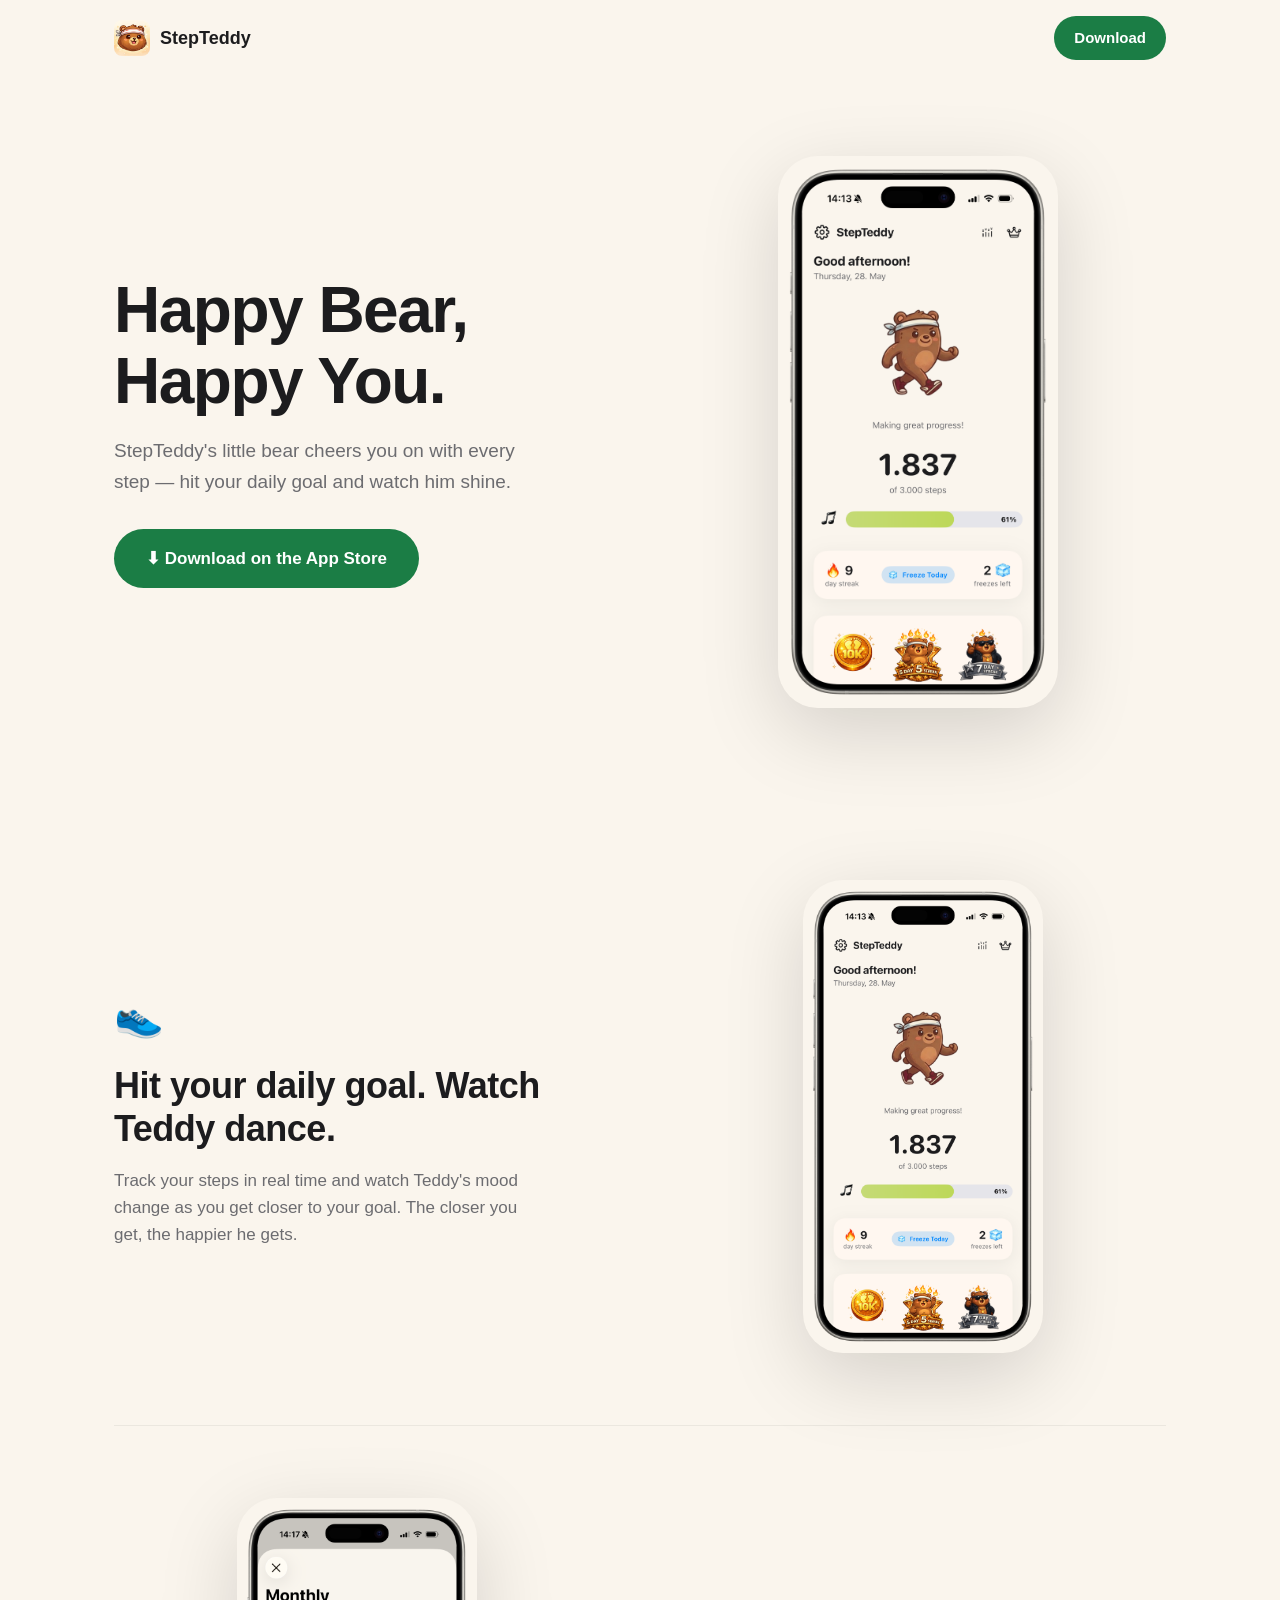
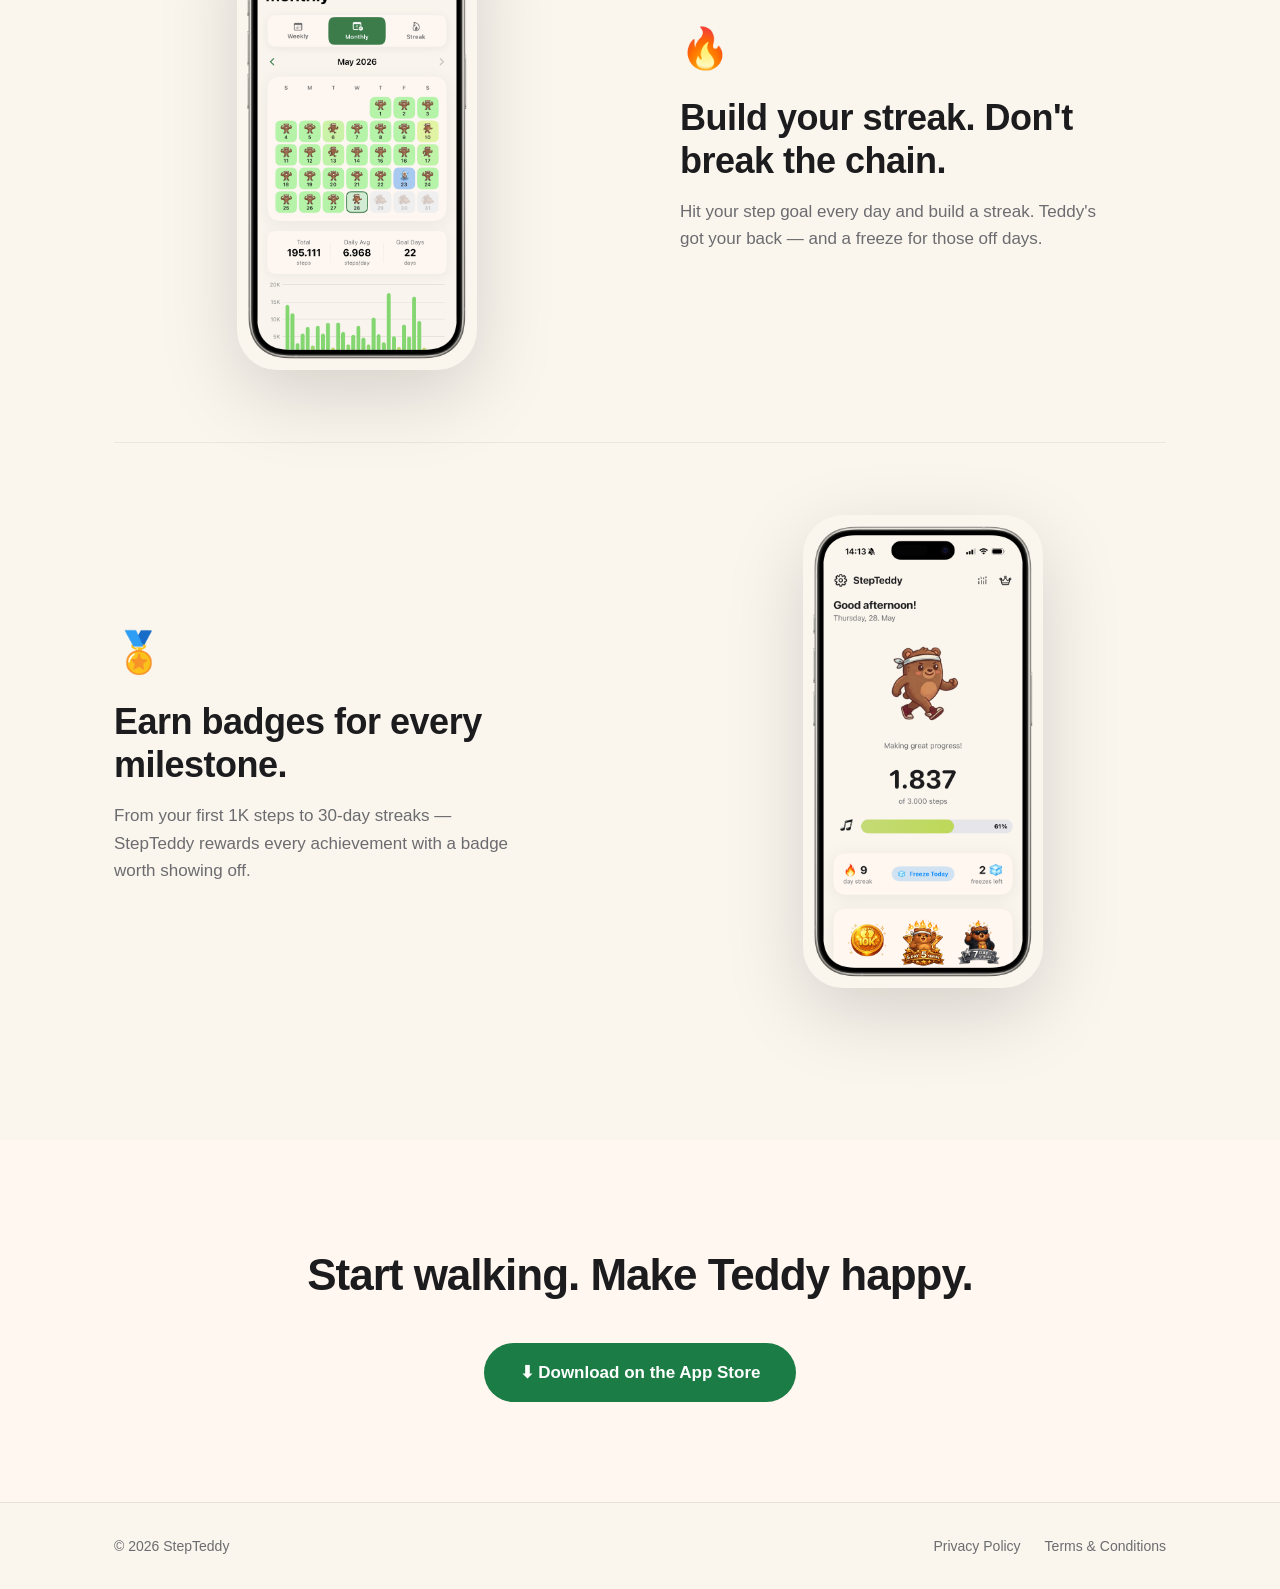
==== index.html @ fc43ddde "feat: add CTA banner and footer" ====
<!DOCTYPE html>
<html lang="en">
<head>
  <meta charset="UTF-8">
  <meta name="viewport" content="width=device-width, initial-scale=1.0">
  <title>StepTeddy — Happy Bear, Happy You.</title>
  <meta name="description" content="StepTeddy's little bear cheers you on with every step — hit your daily goal and watch him shine.">
  <link rel="icon" type="image/png" href="assets/images/app-icon.png">
  <link rel="stylesheet" href="assets/css/styles.css">
</head>
<body>

  <nav class="nav" id="nav">
    <div class="container nav__container">
      <a href="index.html" class="nav__brand">
        <img src="assets/images/app-icon.png" alt="StepTeddy" class="nav__icon">
        <span class="nav__name">StepTeddy</span>
      </a>
      <a href="#download" class="btn btn--primary btn--sm">Download</a>
    </div>
  </nav>

  <section class="hero">
    <div class="container hero__container">
      <div class="hero__content">
        <h1 class="hero__headline">Happy Bear,<br>Happy You.</h1>
        <p class="hero__subline">StepTeddy's little bear cheers you on with every step — hit your daily goal and watch him shine.</p>
        <a href="#download" class="btn btn--primary hero__cta">⬇ Download on the App Store</a>
      </div>
      <div class="hero__visual">
        <img
          src="assets/images/hero-iphone.png"
          alt="StepTeddy app — daily step tracking screen"
          class="hero__iphone"
        >
      </div>
    </div>
  </section>

  <section class="features">
    <div class="container">

      <div class="feature">
        <div class="feature__content">
          <span class="feature__icon">👟</span>
          <h2 class="feature__title">Hit your daily goal. Watch Teddy dance.</h2>
          <p class="feature__desc">Track your steps in real time and watch Teddy's mood change as you get closer to your goal. The closer you get, the happier he gets.</p>
        </div>
        <div class="feature__visual">
          <img src="assets/images/hero-iphone.png" alt="Step tracking screen" class="feature__iphone">
        </div>
      </div>

      <div class="feature feature--reverse">
        <div class="feature__content">
          <span class="feature__icon">🔥</span>
          <h2 class="feature__title">Build your streak. Don't break the chain.</h2>
          <p class="feature__desc">Hit your step goal every day and build a streak. Teddy's got your back — and a freeze for those off days.</p>
        </div>
        <div class="feature__visual">
          <img src="assets/images/streaks-iphone.png" alt="Streak calendar screen" class="feature__iphone">
        </div>
      </div>

      <div class="feature">
        <div class="feature__content">
          <span class="feature__icon">🏅</span>
          <h2 class="feature__title">Earn badges for every milestone.</h2>
          <p class="feature__desc">From your first 1K steps to 30-day streaks — StepTeddy rewards every achievement with a badge worth showing off.</p>
        </div>
        <div class="feature__visual">
          <img src="assets/images/hero-iphone.png" alt="Badges on the main screen" class="feature__iphone">
        </div>
      </div>

    </div>
  </section>

  <section class="cta" id="download">
    <div class="container cta__container">
      <h2 class="cta__headline">Start walking. Make Teddy happy.</h2>
      <a href="https://apps.apple.com/app/PLACEHOLDER" class="btn btn--primary cta__btn">
        ⬇ Download on the App Store
      </a>
    </div>
  </section>

  <footer class="footer">
    <div class="container footer__container">
      <p class="footer__copy">© 2026 StepTeddy</p>
      <nav class="footer__links">
        <a href="privacy.html">Privacy Policy</a>
        <a href="terms.html">Terms &amp; Conditions</a>
      </nav>
    </div>
  </footer>

  <script src="assets/js/main.js"></script>
</body>
</html>
---- assets/css/styles.css ----
/* ── Custom properties ─────────────────────────────── */
:root {
  --bg:              #faf5ed;
  --card:            #fff7f0;
  --primary:         #1b7d45;
  --primary-hover:   #34c759;
  --text:            #1c1c1e;
  --text-secondary:  #6c6c70;
  --text-on-btn:     #ffffff;
  --radius:          16px;
  --radius-pill:     100px;
  --shadow-phone:    0 24px 80px rgba(0, 0, 0, 0.15);
  --max-width:       1100px;
  --font:            -apple-system, BlinkMacSystemFont, "Segoe UI", Helvetica, Arial, sans-serif;
}

/* ── Reset ─────────────────────────────────────────── */
*, *::before, *::after {
  box-sizing: border-box;
  margin: 0;
  padding: 0;
}

html { scroll-behavior: smooth; }

body {
  background-color: var(--bg);
  color: var(--text);
  font-family: var(--font);
  font-size: 17px;
  line-height: 1.6;
  -webkit-font-smoothing: antialiased;
}

img { max-width: 100%; display: block; }
a   { color: inherit; text-decoration: none; }

/* ── Layout ─────────────────────────────────────────── */
.container {
  max-width: var(--max-width);
  margin: 0 auto;
  padding: 0 24px;
}

/* ── Buttons ─────────────────────────────────────────── */
.btn {
  display: inline-flex;
  align-items: center;
  gap: 8px;
  padding: 14px 28px;
  border-radius: var(--radius-pill);
  font-family: var(--font);
  font-size: 16px;
  font-weight: 600;
  cursor: pointer;
  border: none;
  transition: background-color 0.2s ease, transform 0.1s ease;
  text-decoration: none;
}

.btn--primary {
  background-color: var(--primary);
  color: var(--text-on-btn);
}

.btn--primary:hover  { background-color: var(--primary-hover); }
.btn--primary:active { transform: scale(0.98); }

.btn--sm {
  padding: 10px 20px;
  font-size: 15px;
}

/* ── Nav ─────────────────────────────────────────────── */
.nav {
  position: sticky;
  top: 0;
  z-index: 100;
  padding: 16px 0;
  transition: background-color 0.3s ease, box-shadow 0.3s ease;
}

.nav.scrolled {
  background-color: rgba(250, 245, 237, 0.92);
  backdrop-filter: blur(12px);
  -webkit-backdrop-filter: blur(12px);
  box-shadow: 0 1px 0 rgba(0, 0, 0, 0.08);
}

.nav__container {
  display: flex;
  align-items: center;
  justify-content: space-between;
}

.nav__brand {
  display: flex;
  align-items: center;
  gap: 10px;
}

.nav__icon {
  width: 36px;
  height: 36px;
  border-radius: 8px;
}

.nav__name {
  font-size: 18px;
  font-weight: 700;
}

/* ── Hero ────────────────────────────────────────────── */
.hero {
  padding: 80px 0 60px;
}

.hero__container {
  display: grid;
  grid-template-columns: 1fr 1fr;
  align-items: center;
  gap: 60px;
}

.hero__headline {
  font-size: clamp(40px, 6vw, 64px);
  font-weight: 800;
  line-height: 1.1;
  letter-spacing: -1.5px;
  margin-bottom: 20px;
}

.hero__subline {
  font-size: 19px;
  color: var(--text-secondary);
  max-width: 440px;
  margin-bottom: 32px;
}

.hero__cta {
  font-size: 17px;
  padding: 16px 32px;
}

.hero__visual {
  display: flex;
  justify-content: center;
}

.hero__iphone {
  width: 280px;
  border-radius: 40px;
  box-shadow: var(--shadow-phone);
}

/* ── Features ────────────────────────────────────────── */
.features {
  padding: 40px 0 80px;
}

.feature {
  display: grid;
  grid-template-columns: 1fr 1fr;
  align-items: center;
  gap: 80px;
  padding: 72px 0;
}

.feature + .feature {
  border-top: 1px solid rgba(0, 0, 0, 0.06);
}

.feature--reverse .feature__content { order: 2; }
.feature--reverse .feature__visual  { order: 1; }

.feature__icon {
  font-size: 40px;
  display: block;
  margin-bottom: 16px;
}

.feature__title {
  font-size: clamp(24px, 3.5vw, 36px);
  font-weight: 700;
  line-height: 1.2;
  letter-spacing: -0.5px;
  margin-bottom: 16px;
}

.feature__desc {
  font-size: 17px;
  color: var(--text-secondary);
  max-width: 420px;
}

.feature__visual {
  display: flex;
  justify-content: center;
}

.feature__iphone {
  width: 240px;
  border-radius: 40px;
  box-shadow: var(--shadow-phone);
}

/* ── CTA Banner ──────────────────────────────────────── */
.cta {
  background-color: var(--card);
  padding: 100px 0;
  text-align: center;
}

.cta__headline {
  font-size: clamp(28px, 4vw, 44px);
  font-weight: 800;
  letter-spacing: -1px;
  margin-bottom: 32px;
}

.cta__btn {
  font-size: 17px;
  padding: 16px 36px;
}

/* ── Footer ──────────────────────────────────────────── */
.footer {
  padding: 32px 0;
  border-top: 1px solid rgba(0, 0, 0, 0.08);
}

.footer__container {
  display: flex;
  align-items: center;
  justify-content: space-between;
}

.footer__copy {
  color: var(--text-secondary);
  font-size: 14px;
}

.footer__links {
  display: flex;
  gap: 24px;
}

.footer__links a {
  color: var(--text-secondary);
  font-size: 14px;
  transition: color 0.2s;
}

.footer__links a:hover { color: var(--primary); }
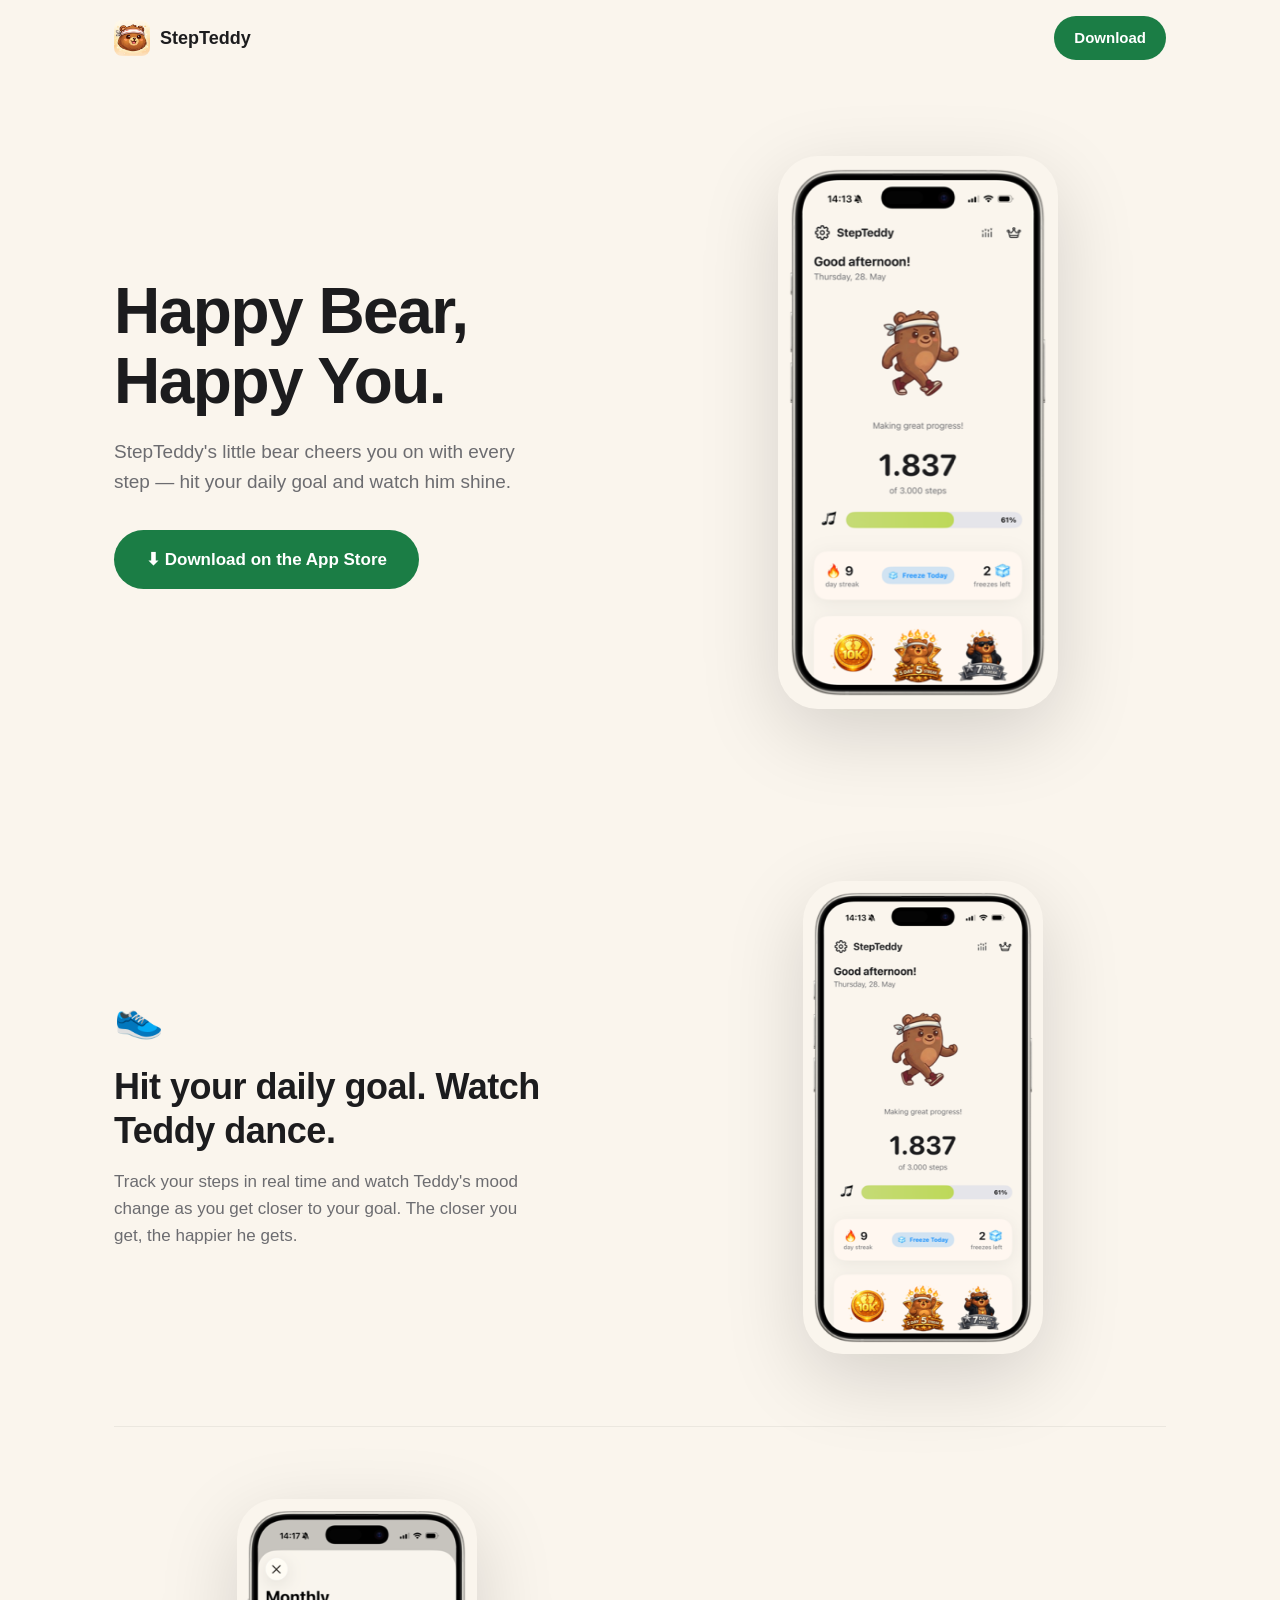
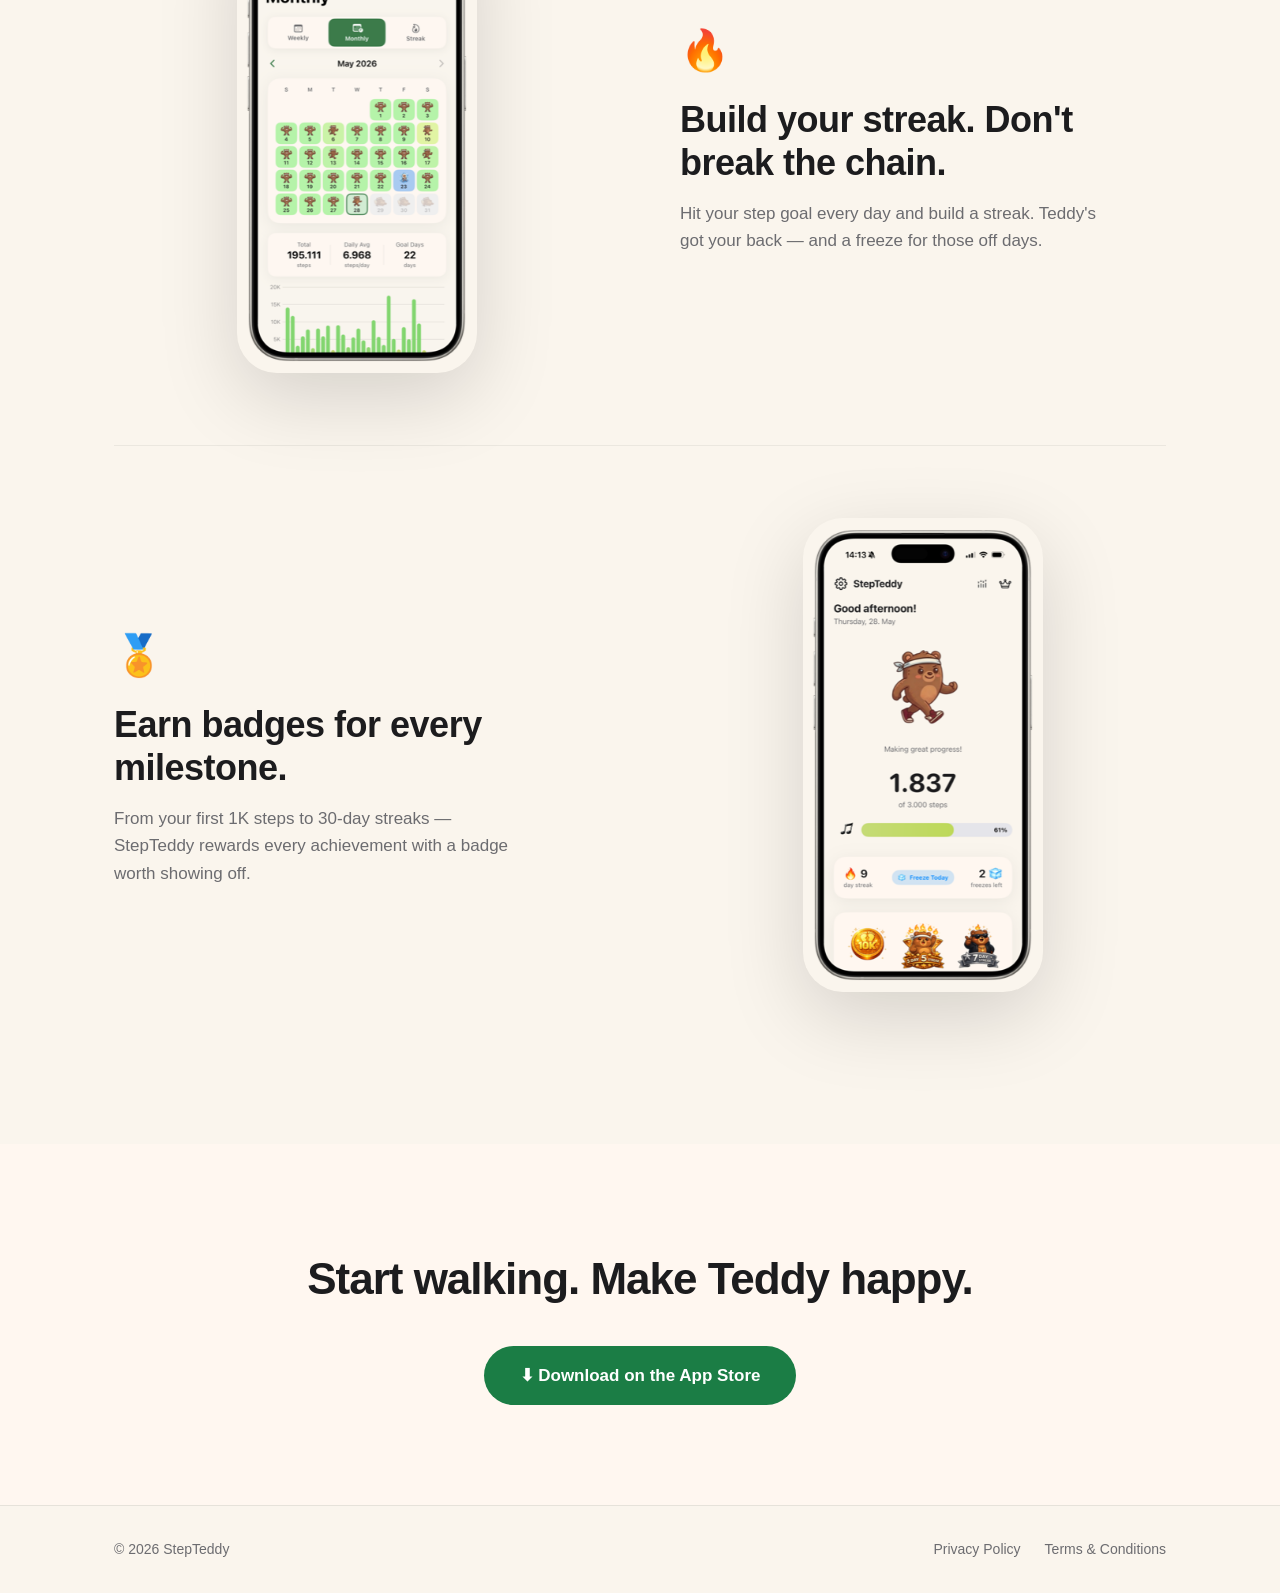
==== commit 833e89fd: "fix: polish — OG tags, scroll-margin, passive listener, image resize, aria-hidden, reduced-motion - " ====
--- a/index.html
+++ b/index.html
@@ -5,6 +5,15 @@
   <meta name="viewport" content="width=device-width, initial-scale=1.0">
   <title>StepTeddy — Happy Bear, Happy You.</title>
   <meta name="description" content="StepTeddy's little bear cheers you on with every step — hit your daily goal and watch him shine.">
+  <!-- Open Graph -->
+  <meta property="og:title" content="StepTeddy — Happy Bear, Happy You.">
+  <meta property="og:description" content="StepTeddy's little bear cheers you on with every step — hit your daily goal and watch him shine.">
+  <meta property="og:image" content="assets/images/app-icon.png">
+  <meta property="og:type" content="website">
+  <!-- Twitter Card -->
+  <meta name="twitter:card" content="summary">
+  <meta name="twitter:title" content="StepTeddy — Happy Bear, Happy You.">
+  <meta name="twitter:description" content="StepTeddy's little bear cheers you on with every step — hit your daily goal and watch him shine.">
   <link rel="icon" type="image/png" href="assets/images/app-icon.png">
   <link rel="stylesheet" href="assets/css/styles.css">
 </head>
@@ -42,7 +51,7 @@
 
       <div class="feature">
         <div class="feature__content">
-          <span class="feature__icon">👟</span>
+          <span class="feature__icon" aria-hidden="true">👟</span>
           <h2 class="feature__title">Hit your daily goal. Watch Teddy dance.</h2>
           <p class="feature__desc">Track your steps in real time and watch Teddy's mood change as you get closer to your goal. The closer you get, the happier he gets.</p>
         </div>
@@ -53,7 +62,7 @@
 
       <div class="feature feature--reverse">
         <div class="feature__content">
-          <span class="feature__icon">🔥</span>
+          <span class="feature__icon" aria-hidden="true">🔥</span>
           <h2 class="feature__title">Build your streak. Don't break the chain.</h2>
           <p class="feature__desc">Hit your step goal every day and build a streak. Teddy's got your back — and a freeze for those off days.</p>
         </div>
@@ -64,7 +73,7 @@
 
       <div class="feature">
         <div class="feature__content">
-          <span class="feature__icon">🏅</span>
+          <span class="feature__icon" aria-hidden="true">🏅</span>
           <h2 class="feature__title">Earn badges for every milestone.</h2>
           <p class="feature__desc">From your first 1K steps to 30-day streaks — StepTeddy rewards every achievement with a badge worth showing off.</p>
         </div>
@@ -79,7 +88,7 @@
   <section class="cta" id="download">
     <div class="container cta__container">
       <h2 class="cta__headline">Start walking. Make Teddy happy.</h2>
-      <a href="https://apps.apple.com/app/PLACEHOLDER" class="btn btn--primary cta__btn">
+      <a href="https://apps.apple.com/app/PLACEHOLDER" class="btn btn--primary cta__btn" target="_blank" rel="noopener noreferrer">
         ⬇ Download on the App Store
       </a>
     </div>
--- a/assets/css/styles.css
+++ b/assets/css/styles.css
@@ -209,6 +209,7 @@
   background-color: var(--card);
   padding: 100px 0;
   text-align: center;
+  scroll-margin-top: 72px;
 }
 
 .cta__headline {
@@ -252,3 +253,93 @@
 }
 
 .footer__links a:hover { color: var(--primary); }
+
+/* ── Responsive — mobile (<768px) ───────────────────── */
+@media (max-width: 767px) {
+  /* Hero: stack vertically, center */
+  .hero__container {
+    grid-template-columns: 1fr;
+    text-align: center;
+    gap: 40px;
+  }
+
+  .hero__subline {
+    max-width: 100%;
+    margin-left: auto;
+    margin-right: auto;
+  }
+
+  .hero__visual { order: -1; }
+
+  .hero__iphone { width: 220px; }
+
+  /* Features: stack vertically, remove alternating */
+  .feature {
+    grid-template-columns: 1fr;
+    gap: 32px;
+    padding: 48px 0;
+    text-align: center;
+  }
+
+  .feature--reverse .feature__content { order: 0; }
+  .feature--reverse .feature__visual  { order: 0; }
+
+  .feature__visual { justify-content: center; }
+
+  .feature__iphone { width: 200px; }
+
+  .feature__desc { max-width: 100%; }
+
+  /* Footer: stack vertically */
+  .footer__container {
+    flex-direction: column;
+    gap: 16px;
+    text-align: center;
+  }
+}
+
+/* ── Legal pages (privacy, terms) ───────────────────── */
+.legal {
+  padding: 60px 0 100px;
+}
+
+.legal__container {
+  max-width: 720px;
+}
+
+.legal h1 {
+  font-size: 40px;
+  font-weight: 800;
+  letter-spacing: -1px;
+  margin-bottom: 8px;
+}
+
+.legal__date {
+  color: var(--text-secondary);
+  font-size: 15px;
+  margin-bottom: 40px;
+}
+
+.legal h2 {
+  font-size: 22px;
+  font-weight: 700;
+  margin-top: 40px;
+  margin-bottom: 12px;
+}
+
+.legal p {
+  color: var(--text-secondary);
+  margin-bottom: 16px;
+}
+
+.legal a {
+  color: var(--primary);
+  text-decoration: underline;
+}
+
+/* ── Reduced motion ──────────────────────────────────── */
+@media (prefers-reduced-motion: reduce) {
+  html { scroll-behavior: auto; }
+  .btn { transition: none; }
+  .nav { transition: none; }
+}
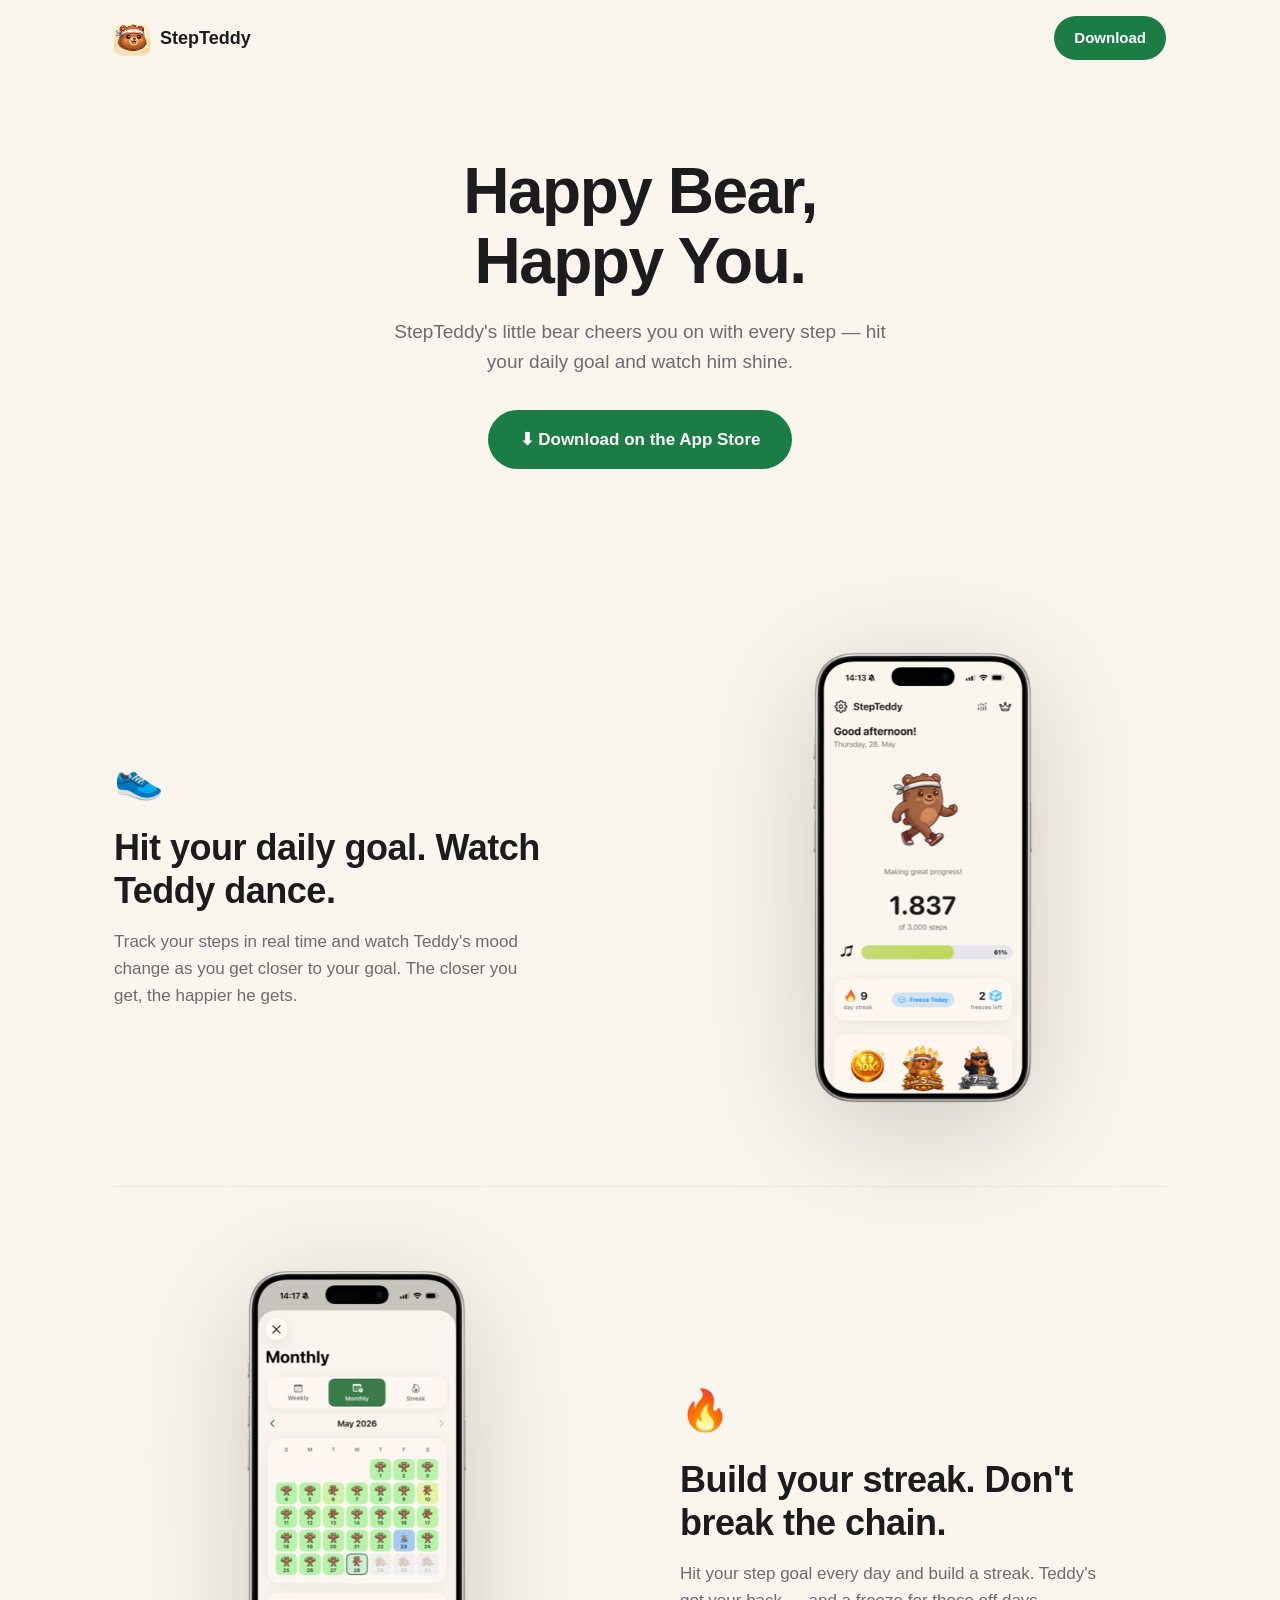
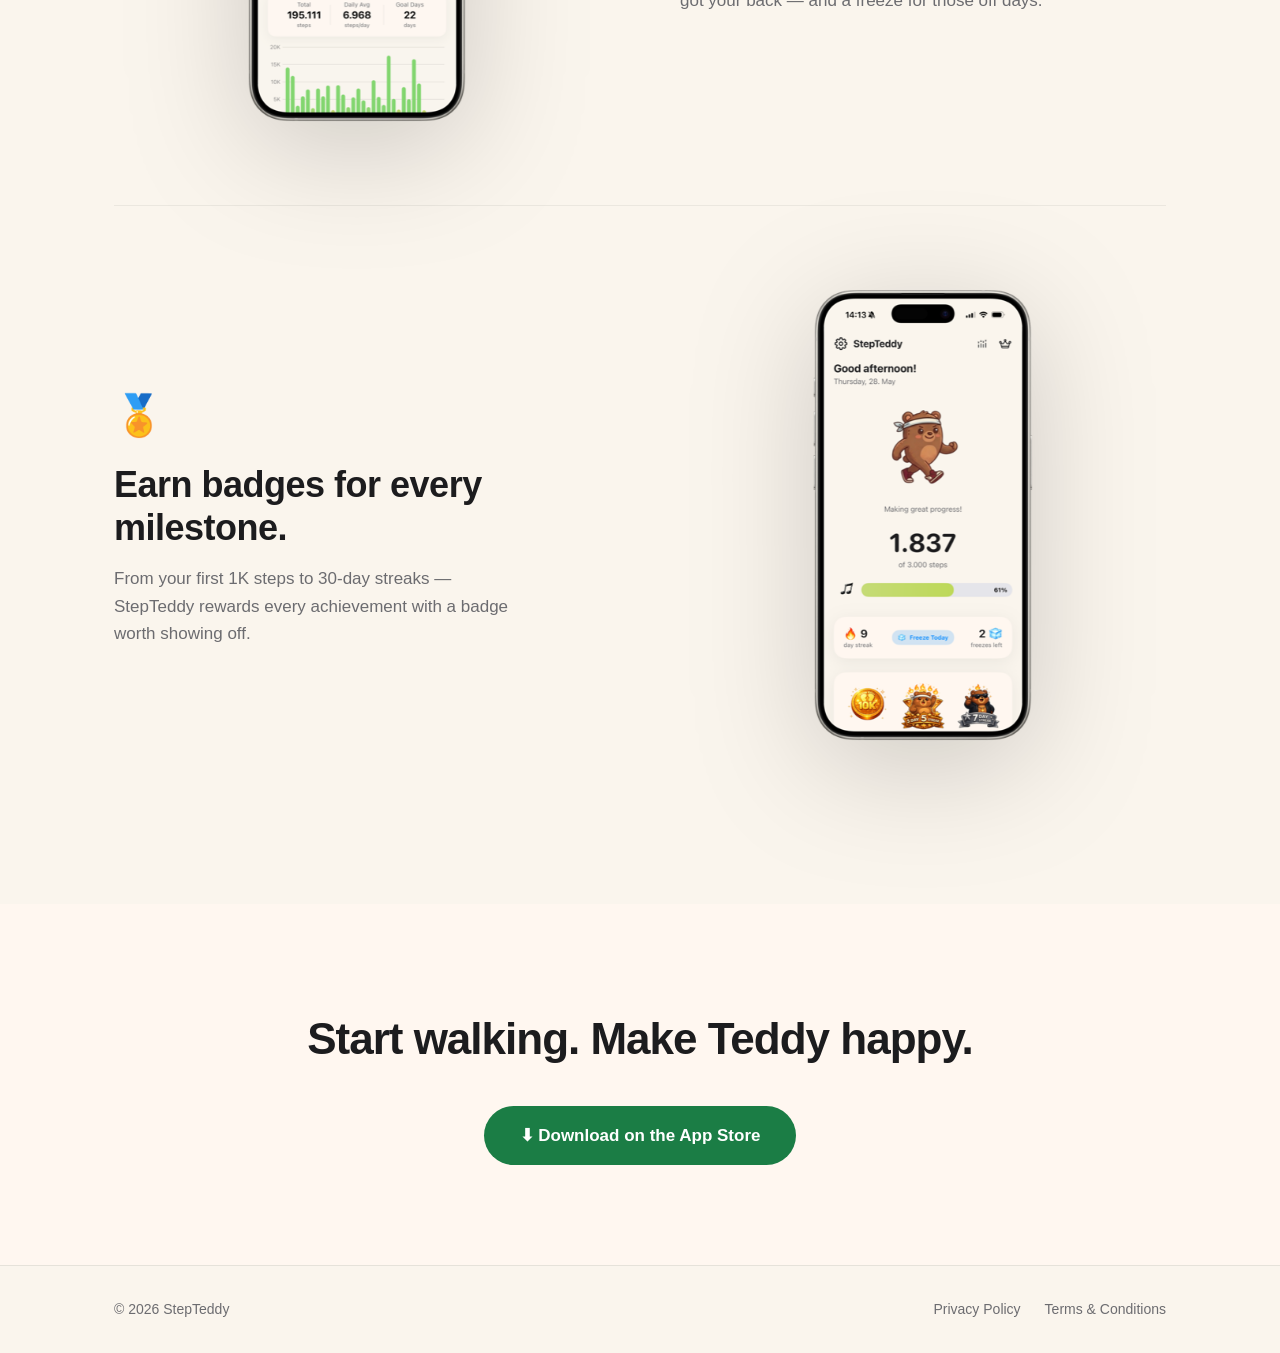
==== commit b18b941e: "fix: remove hero image, drop-shadow on phones, float hover animation" ====
--- a/index.html
+++ b/index.html
@@ -35,13 +35,6 @@
         <h1 class="hero__headline">Happy Bear,<br>Happy You.</h1>
         <p class="hero__subline">StepTeddy's little bear cheers you on with every step — hit your daily goal and watch him shine.</p>
         <a href="#download" class="btn btn--primary hero__cta">⬇ Download on the App Store</a>
-      </div>
-      <div class="hero__visual">
-        <img
-          src="assets/images/hero-iphone.png"
-          alt="StepTeddy app — daily step tracking screen"
-          class="hero__iphone"
-        >
       </div>
     </div>
   </section>
--- a/assets/css/styles.css
+++ b/assets/css/styles.css
@@ -116,10 +116,11 @@
 }
 
 .hero__container {
-  display: grid;
-  grid-template-columns: 1fr 1fr;
-  align-items: center;
-  gap: 60px;
+  display: flex;
+  flex-direction: column;
+  align-items: center;
+  text-align: center;
+  gap: 0;
 }
 
 .hero__headline {
@@ -133,7 +134,7 @@
 .hero__subline {
   font-size: 19px;
   color: var(--text-secondary);
-  max-width: 440px;
+  max-width: 520px;
   margin-bottom: 32px;
 }
 
@@ -142,16 +143,6 @@
   padding: 16px 32px;
 }
 
-.hero__visual {
-  display: flex;
-  justify-content: center;
-}
-
-.hero__iphone {
-  width: 280px;
-  border-radius: 40px;
-  box-shadow: var(--shadow-phone);
-}
 
 /* ── Features ────────────────────────────────────────── */
 .features {
@@ -200,8 +191,18 @@
 
 .feature__iphone {
   width: 240px;
-  border-radius: 40px;
-  box-shadow: var(--shadow-phone);
+  filter: drop-shadow(0 24px 60px rgba(0, 0, 0, 0.18));
+  transition: transform 0.4s ease, filter 0.4s ease;
+}
+
+@keyframes float {
+  0%, 100% { transform: translateY(0); }
+  50%       { transform: translateY(-14px); }
+}
+
+.feature__visual:hover .feature__iphone {
+  animation: float 2.4s ease-in-out infinite;
+  filter: drop-shadow(0 32px 80px rgba(0, 0, 0, 0.22));
 }
 
 /* ── CTA Banner ──────────────────────────────────────── */
@@ -256,22 +257,10 @@
 
 /* ── Responsive — mobile (<768px) ───────────────────── */
 @media (max-width: 767px) {
-  /* Hero: stack vertically, center */
-  .hero__container {
-    grid-template-columns: 1fr;
-    text-align: center;
-    gap: 40px;
-  }
-
+  /* Hero: full-width centered */
   .hero__subline {
     max-width: 100%;
-    margin-left: auto;
-    margin-right: auto;
   }
-
-  .hero__visual { order: -1; }
-
-  .hero__iphone { width: 220px; }
 
   /* Features: stack vertically, remove alternating */
   .feature {
@@ -342,4 +331,5 @@
   html { scroll-behavior: auto; }
   .btn { transition: none; }
   .nav { transition: none; }
-}
+  .feature__visual:hover .feature__iphone { animation: none; }
+}
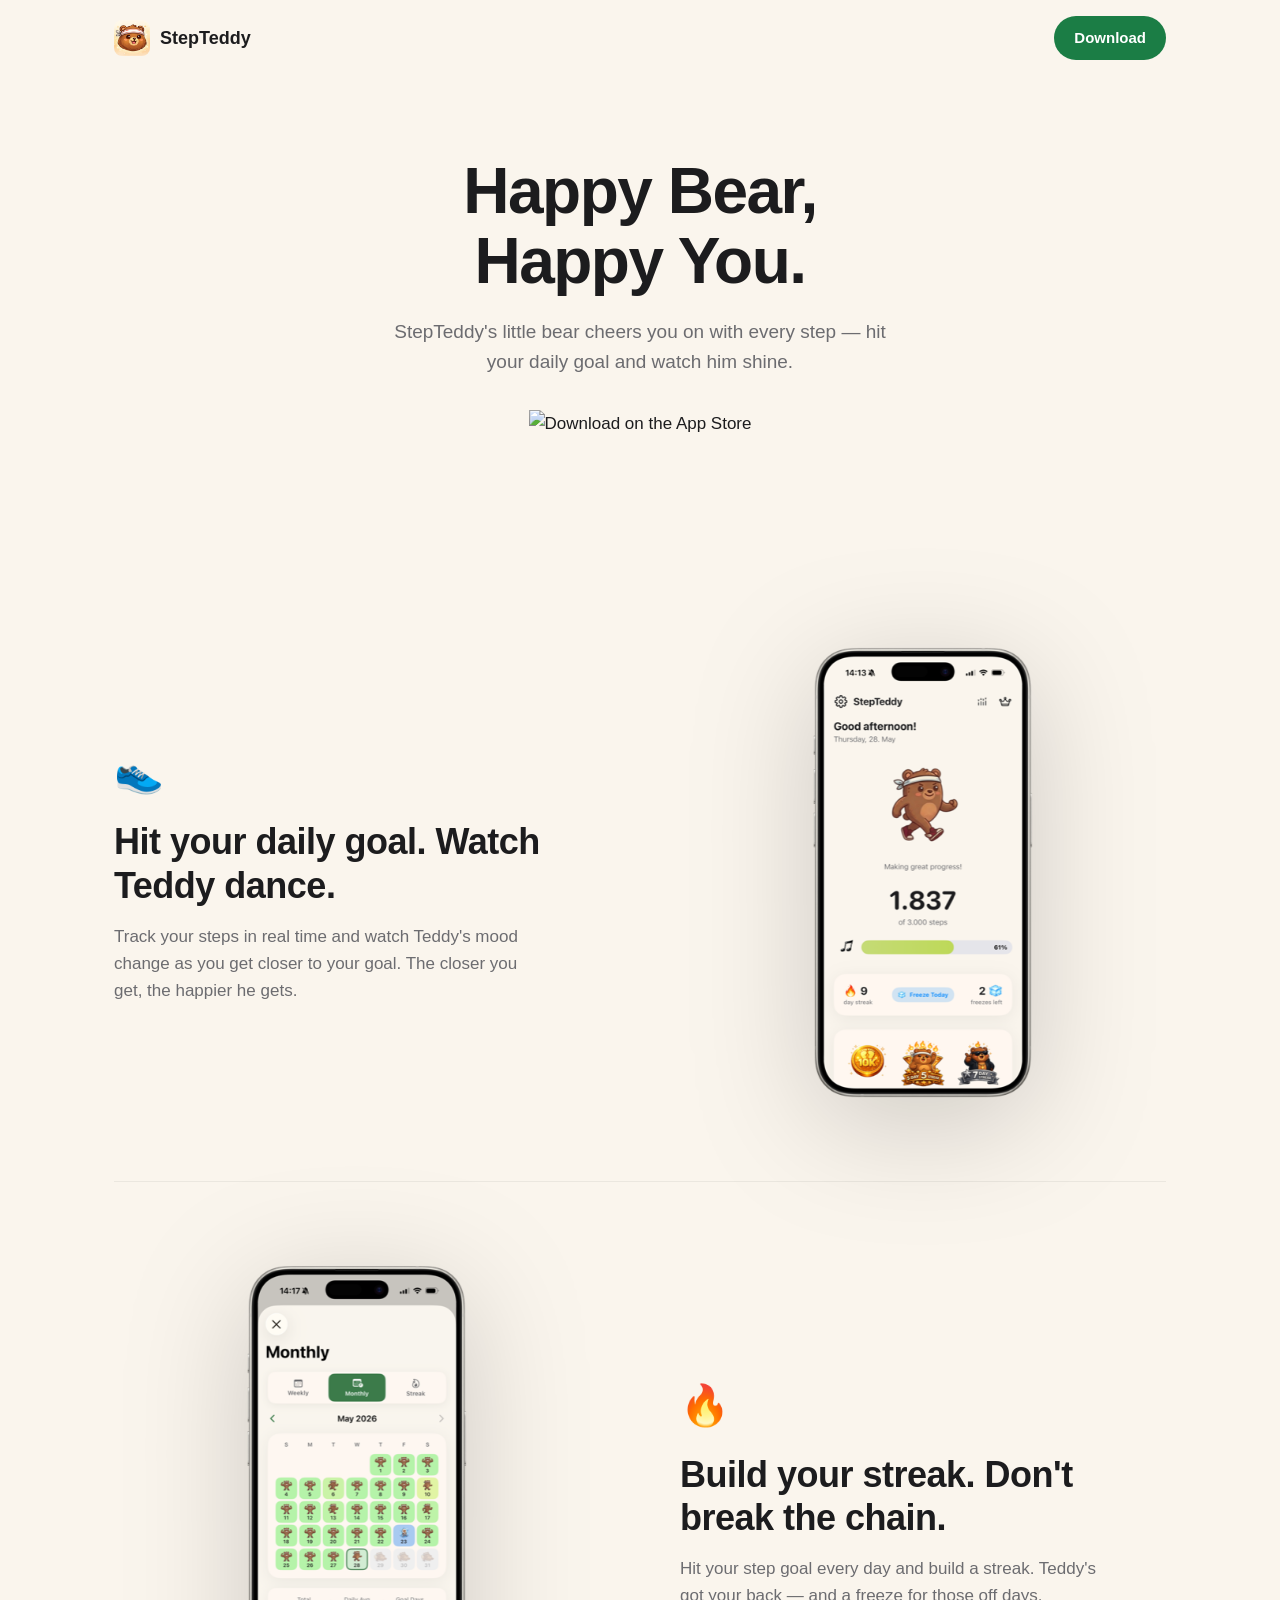
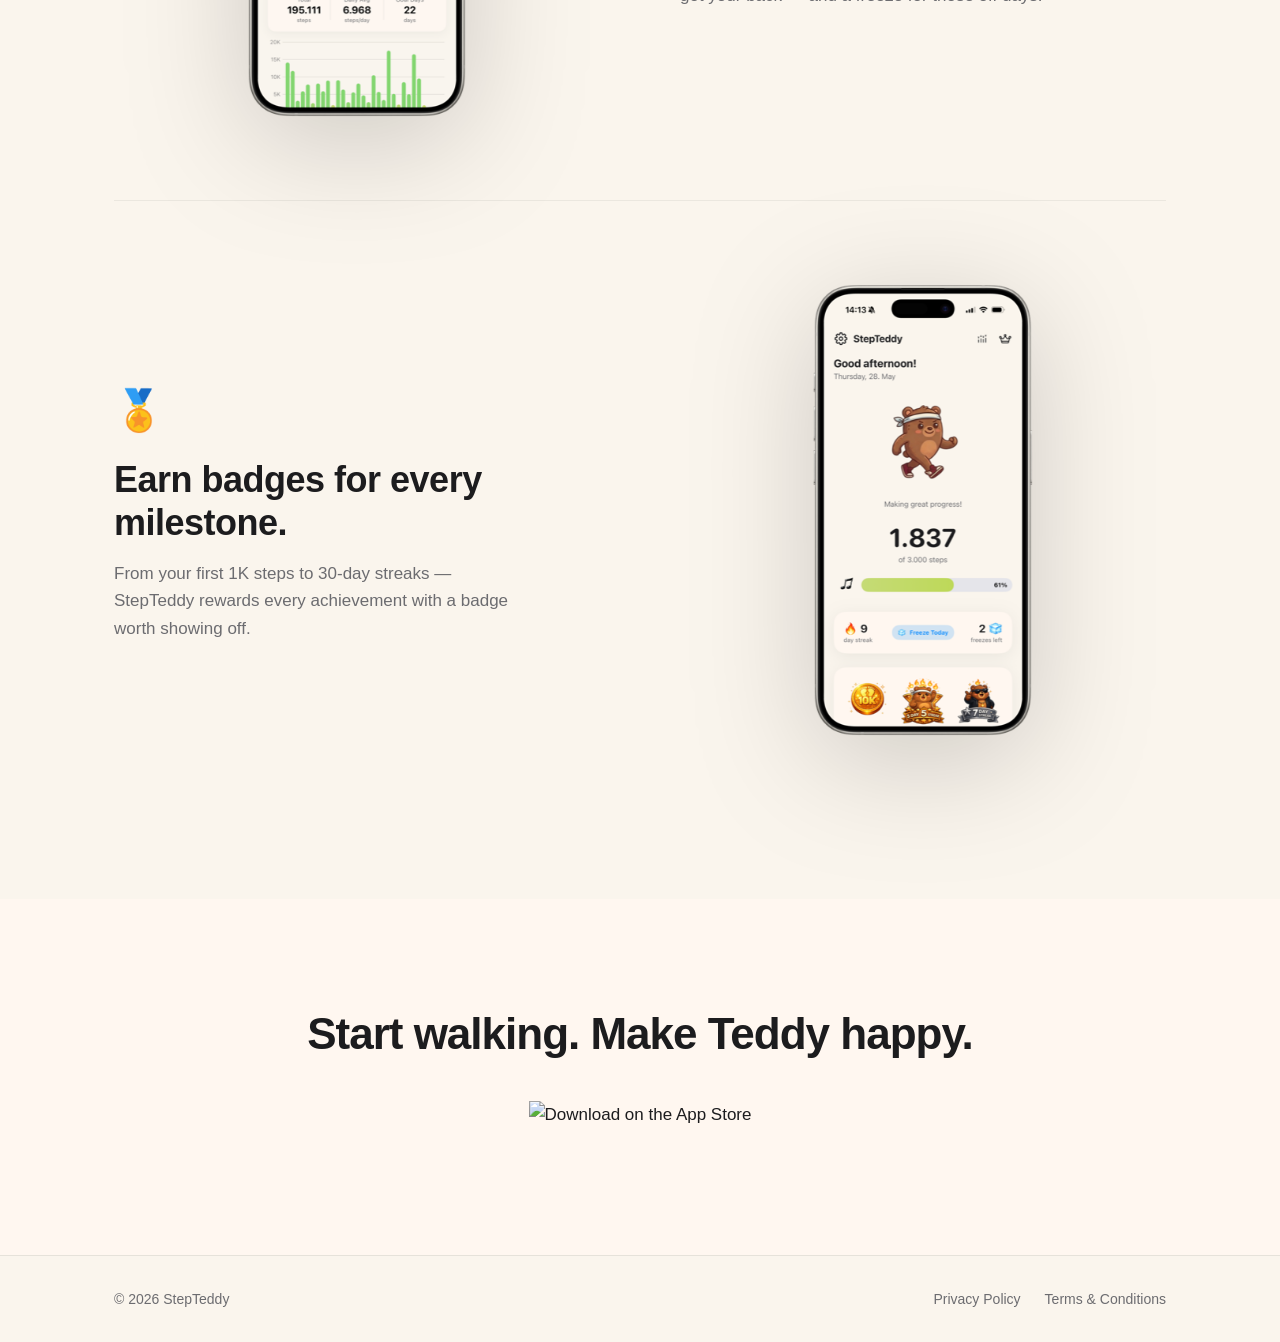
==== commit 23b63acc: "feat: replace green download buttons with official App Store SVG badge" ====
--- a/index.html
+++ b/index.html
@@ -34,7 +34,9 @@
       <div class="hero__content">
         <h1 class="hero__headline">Happy Bear,<br>Happy You.</h1>
         <p class="hero__subline">StepTeddy's little bear cheers you on with every step — hit your daily goal and watch him shine.</p>
-        <a href="#download" class="btn btn--primary hero__cta">⬇ Download on the App Store</a>
+        <a href="#download" class="appstore-link">
+          <img src="assets/images/AppStoreButton.svg" alt="Download on the App Store" class="appstore-badge">
+        </a>
       </div>
     </div>
   </section>
@@ -81,8 +83,8 @@
   <section class="cta" id="download">
     <div class="container cta__container">
       <h2 class="cta__headline">Start walking. Make Teddy happy.</h2>
-      <a href="https://apps.apple.com/app/PLACEHOLDER" class="btn btn--primary cta__btn" target="_blank" rel="noopener noreferrer">
-        ⬇ Download on the App Store
+      <a href="https://apps.apple.com/app/PLACEHOLDER" class="appstore-link" target="_blank" rel="noopener noreferrer">
+        <img src="assets/images/AppStoreButton.svg" alt="Download on the App Store" class="appstore-badge">
       </a>
     </div>
   </section>
--- a/assets/css/styles.css
+++ b/assets/css/styles.css
@@ -138,9 +138,19 @@
   margin-bottom: 32px;
 }
 
-.hero__cta {
-  font-size: 17px;
-  padding: 16px 32px;
+.appstore-link {
+  display: inline-block;
+}
+
+.appstore-badge {
+  height: 54px;
+  width: auto;
+  transition: opacity 0.2s ease, transform 0.15s ease;
+}
+
+.appstore-badge:hover {
+  opacity: 0.85;
+  transform: scale(1.03);
 }
 
 
@@ -220,10 +230,6 @@
   margin-bottom: 32px;
 }
 
-.cta__btn {
-  font-size: 17px;
-  padding: 16px 36px;
-}
 
 /* ── Footer ──────────────────────────────────────────── */
 .footer {
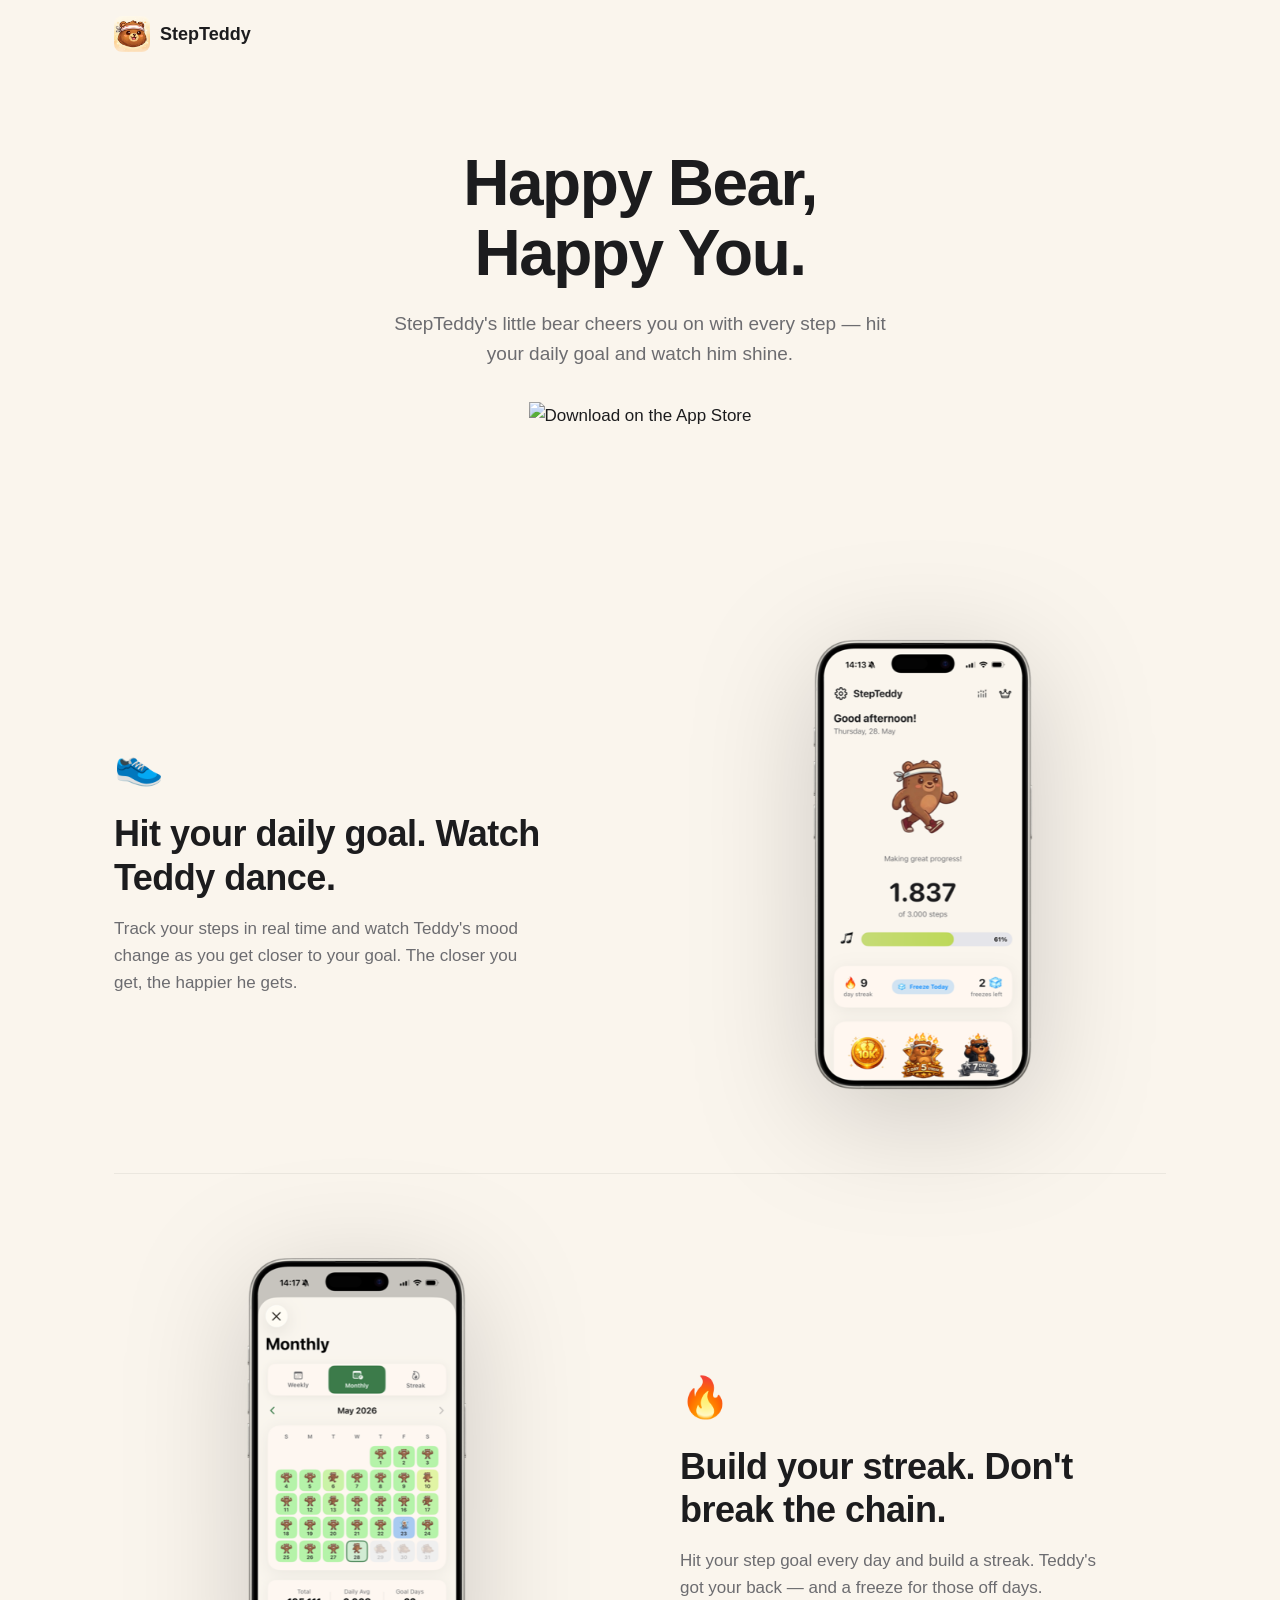
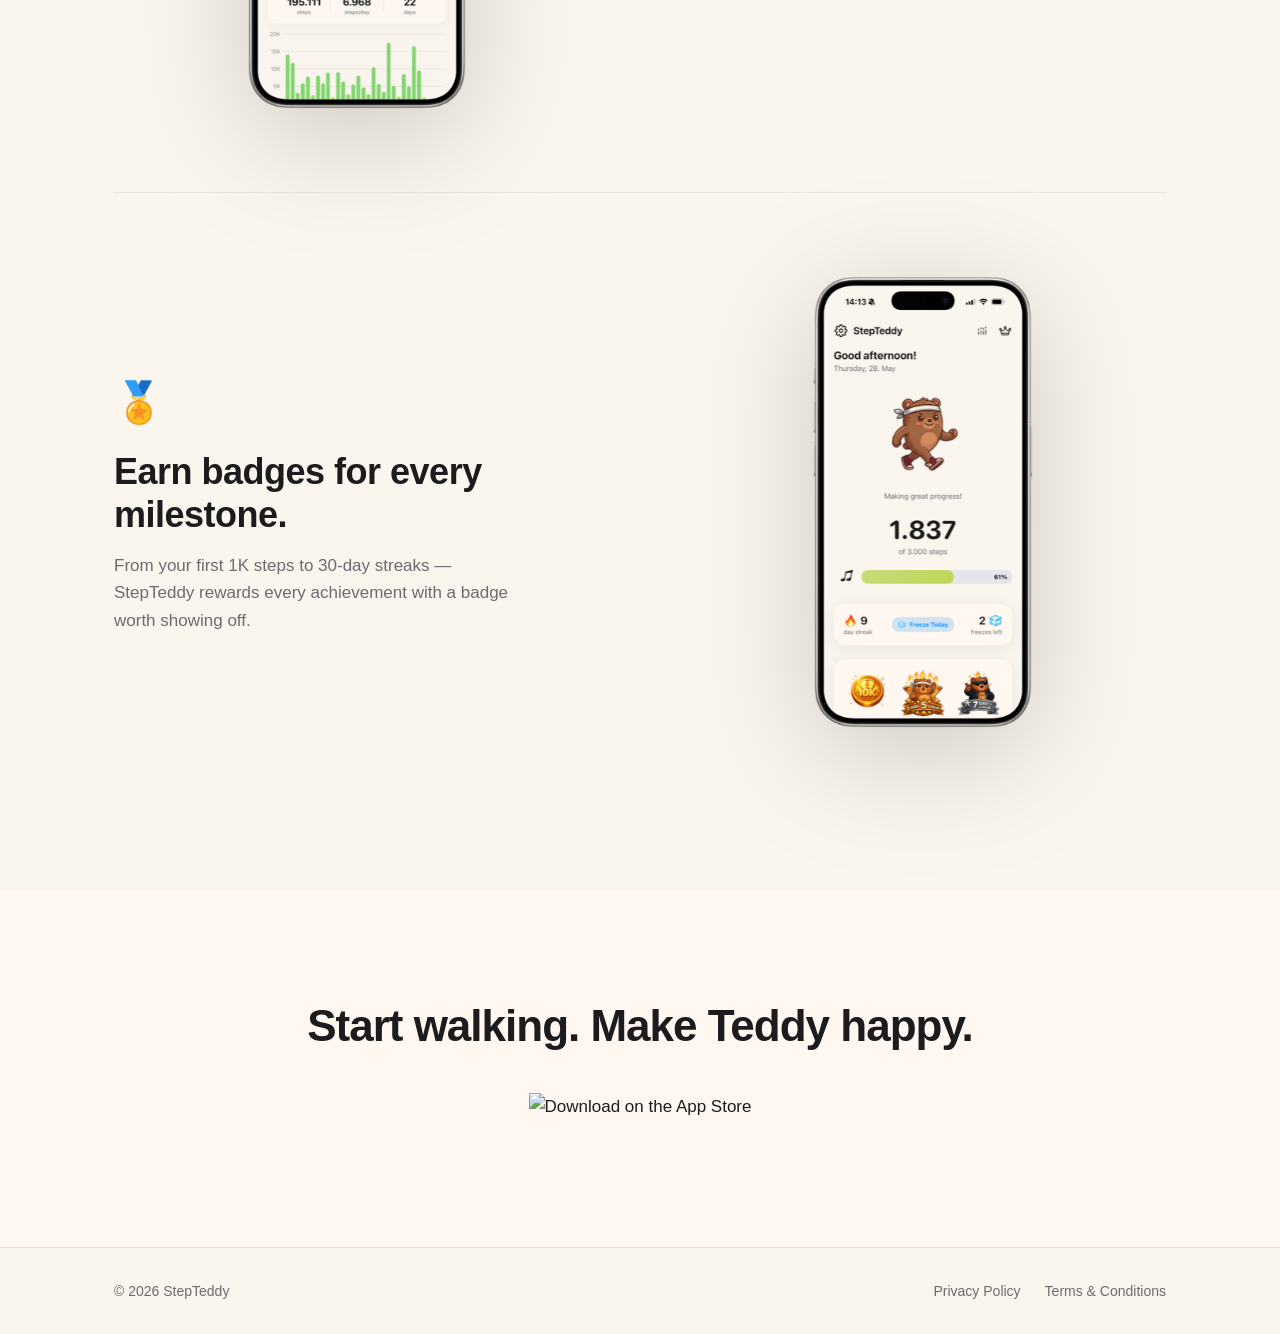
==== commit f1ccdcec: "fix: remove nav download button, both badges link to App Store" ====
--- a/index.html
+++ b/index.html
@@ -25,7 +25,6 @@
         <img src="assets/images/app-icon.png" alt="StepTeddy" class="nav__icon">
         <span class="nav__name">StepTeddy</span>
       </a>
-      <a href="#download" class="btn btn--primary btn--sm">Download</a>
     </div>
   </nav>
 
@@ -34,7 +33,7 @@
       <div class="hero__content">
         <h1 class="hero__headline">Happy Bear,<br>Happy You.</h1>
         <p class="hero__subline">StepTeddy's little bear cheers you on with every step — hit your daily goal and watch him shine.</p>
-        <a href="#download" class="appstore-link">
+        <a href="https://apps.apple.com/app/PLACEHOLDER" class="appstore-link" target="_blank" rel="noopener noreferrer">
           <img src="assets/images/AppStoreButton.svg" alt="Download on the App Store" class="appstore-badge">
         </a>
       </div>
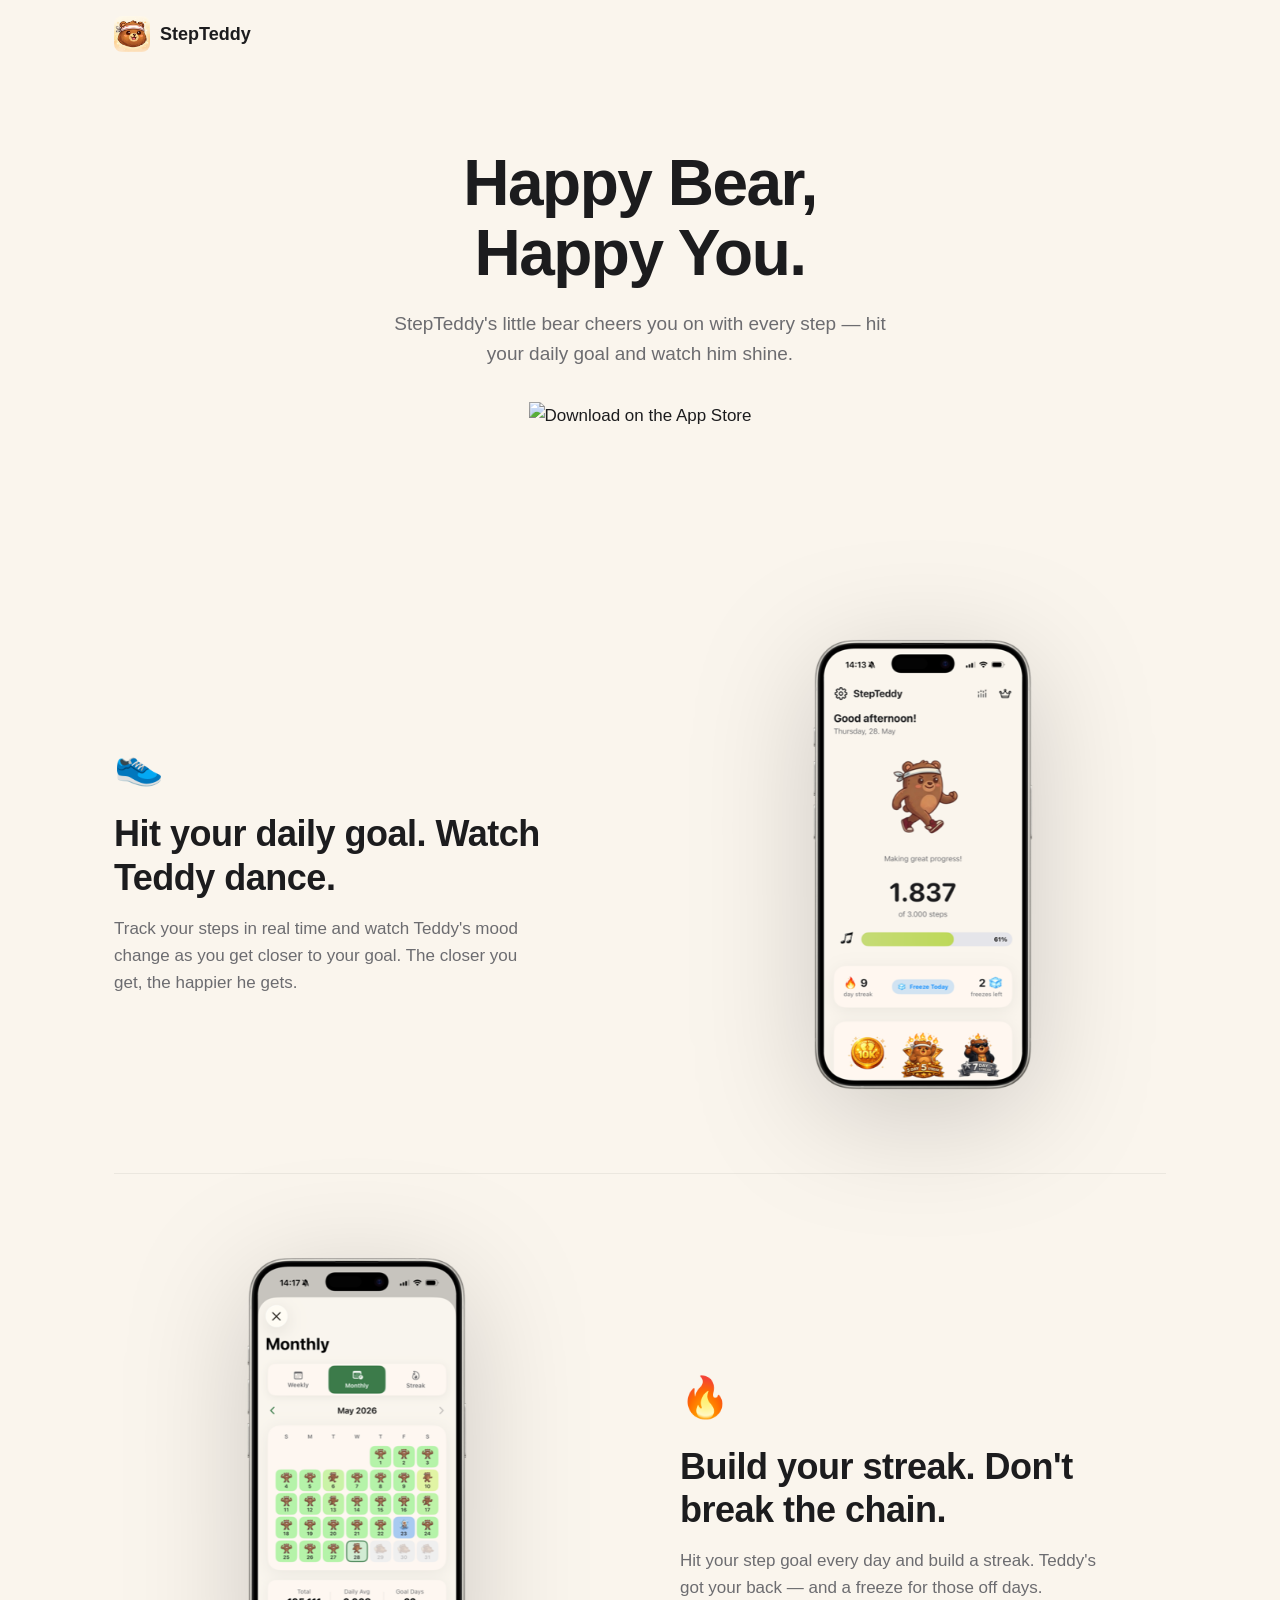
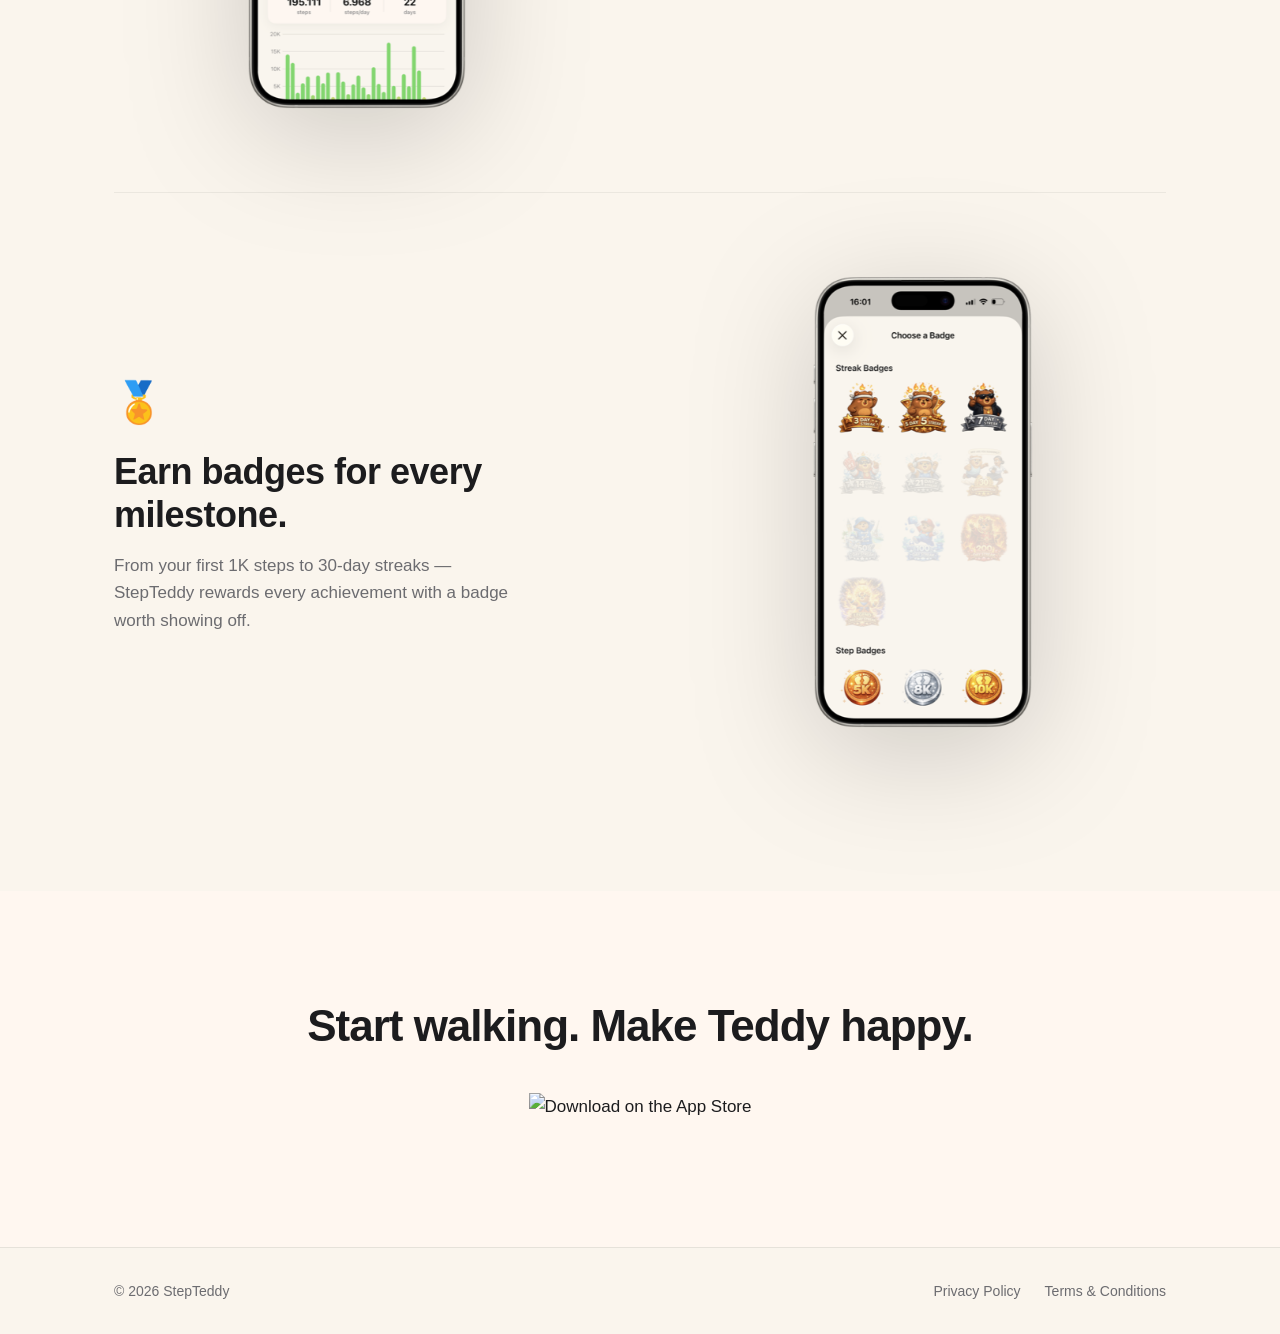
==== commit 8c3af20f: "feat: use StepTeddyBadges screenshot for badges feature section" ====
--- a/index.html
+++ b/index.html
@@ -72,7 +72,7 @@
           <p class="feature__desc">From your first 1K steps to 30-day streaks — StepTeddy rewards every achievement with a badge worth showing off.</p>
         </div>
         <div class="feature__visual">
-          <img src="assets/images/hero-iphone.png" alt="Badges on the main screen" class="feature__iphone">
+          <img src="assets/images/badges-iphone.png" alt="Badges screen" class="feature__iphone">
         </div>
       </div>
 
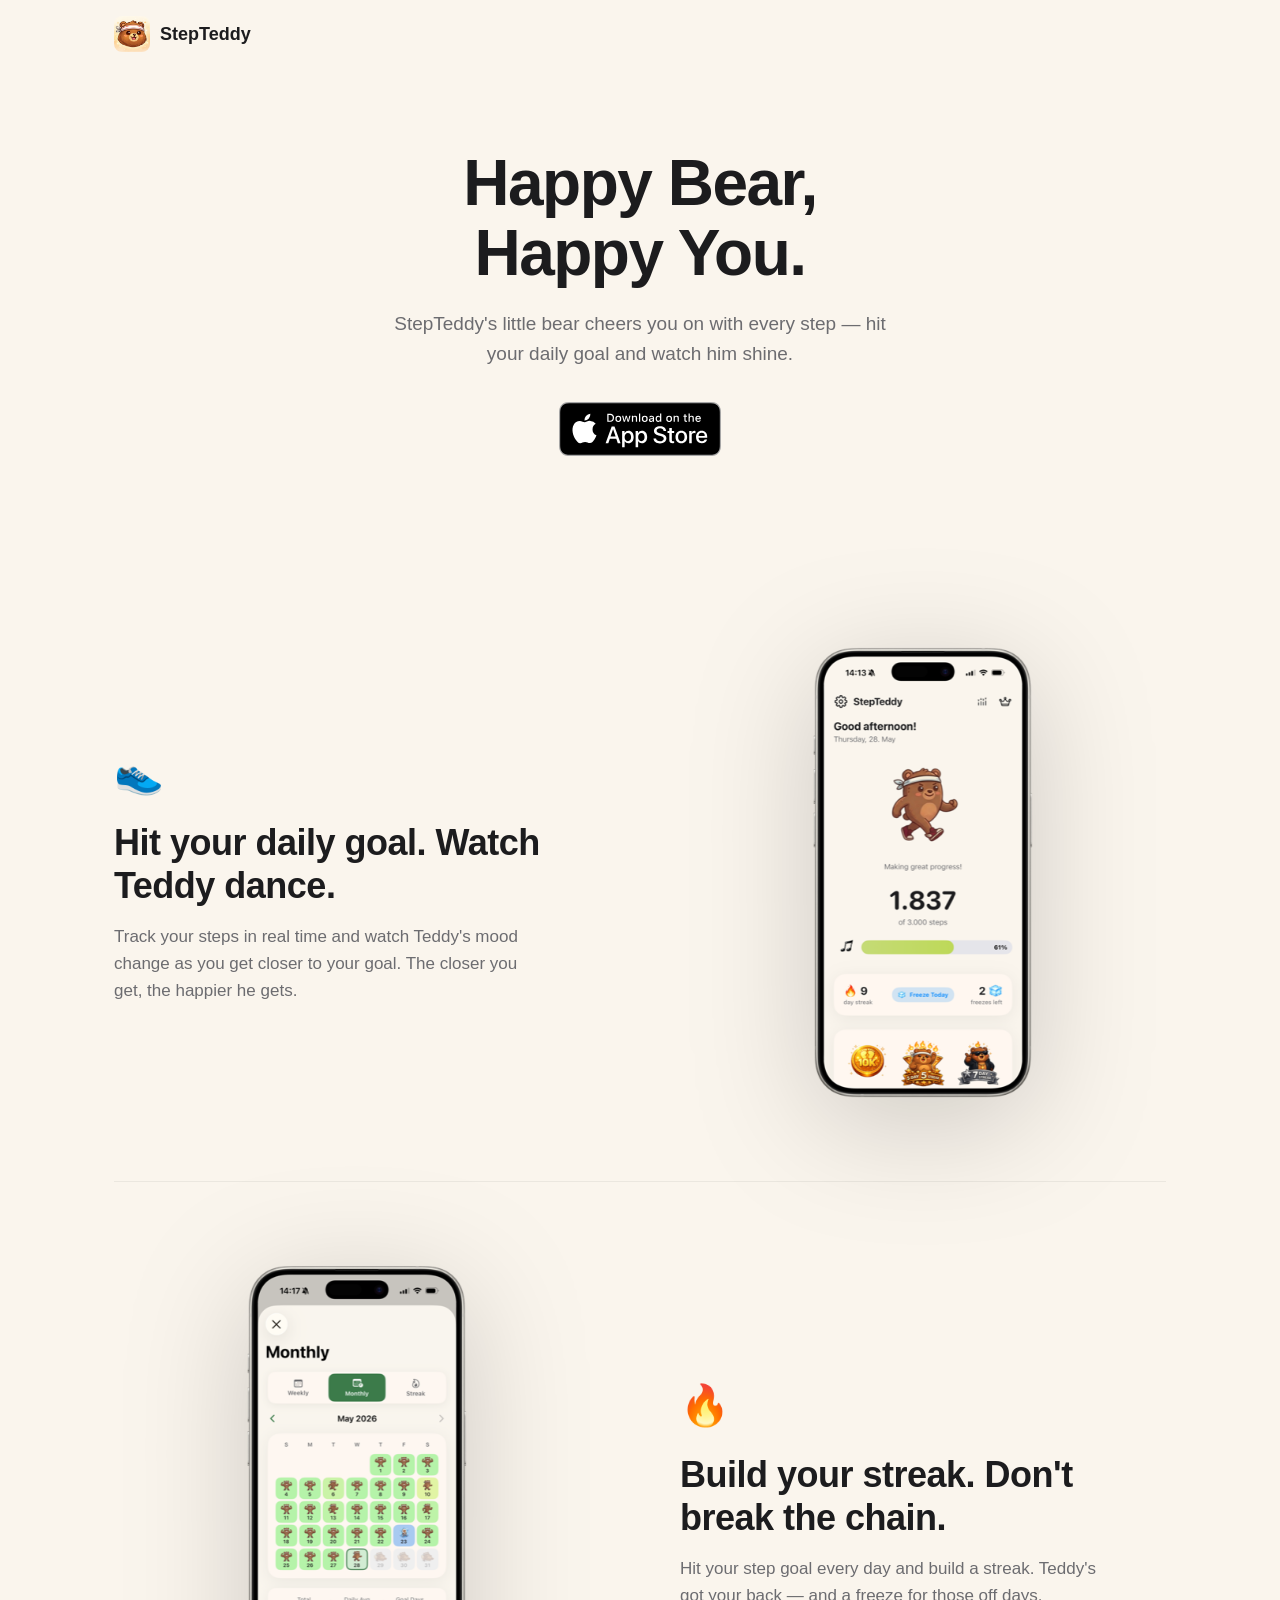
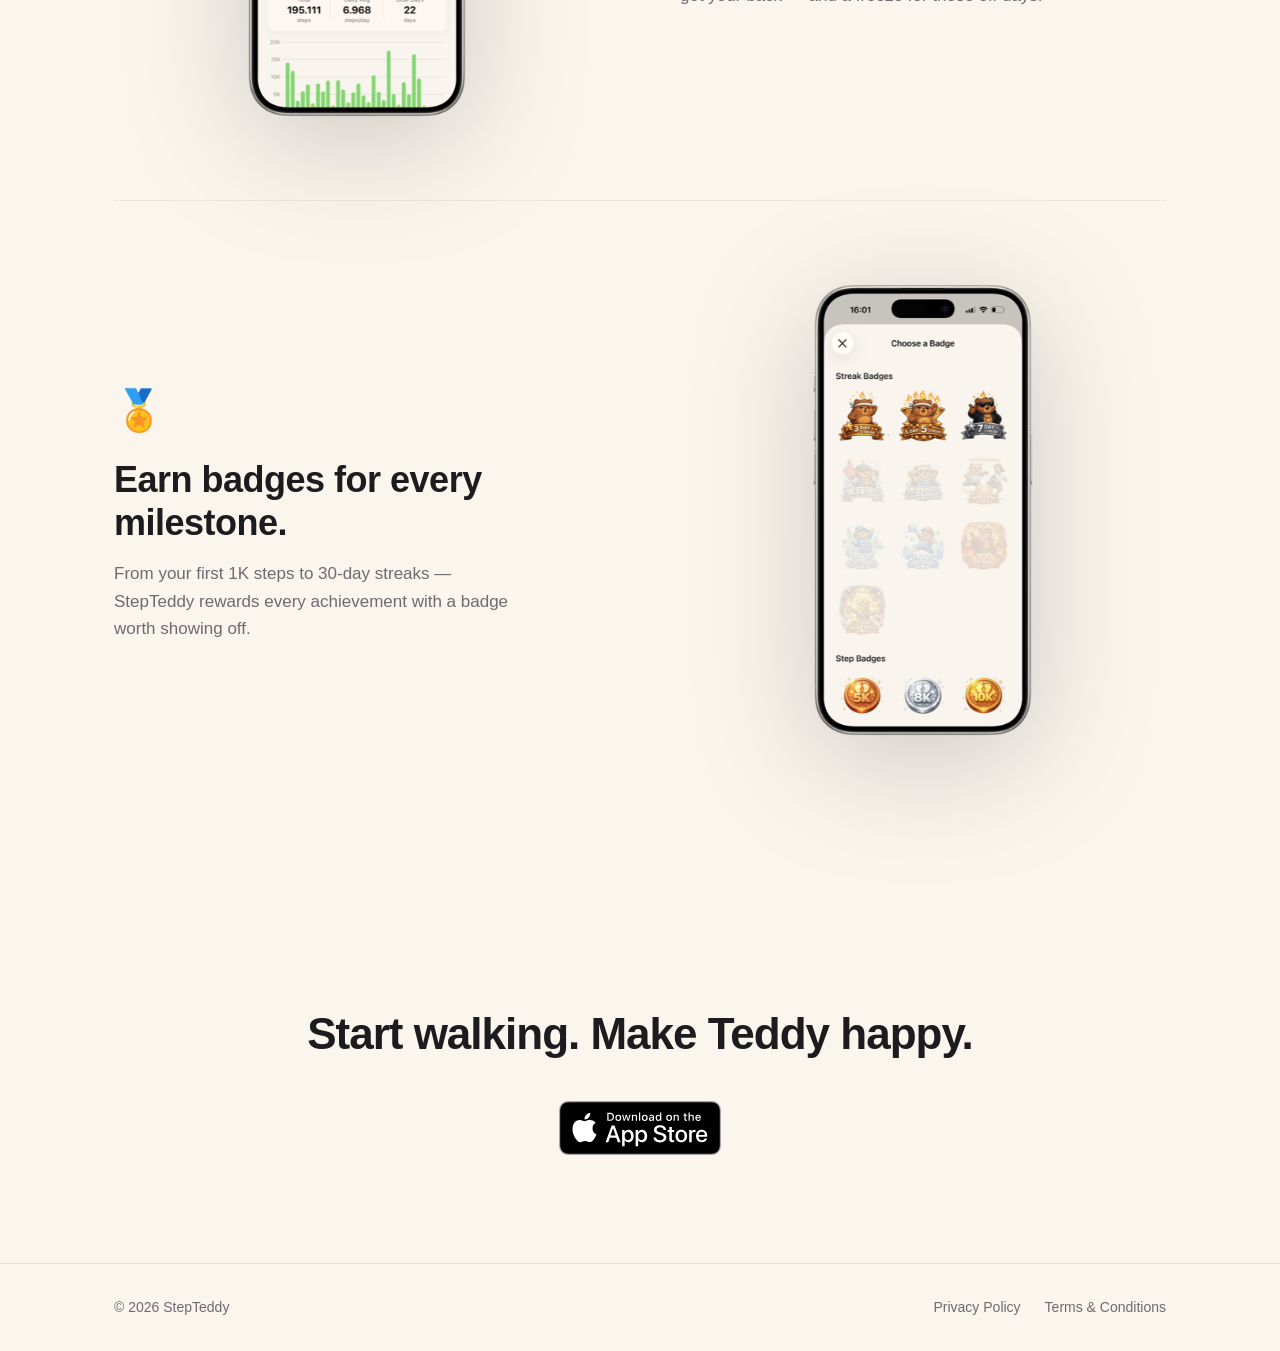
==== commit c24d7feb: "fix: replace App Store placeholder with real app ID (6761550152)" ====
--- a/index.html
+++ b/index.html
@@ -33,7 +33,7 @@
       <div class="hero__content">
         <h1 class="hero__headline">Happy Bear,<br>Happy You.</h1>
         <p class="hero__subline">StepTeddy's little bear cheers you on with every step — hit your daily goal and watch him shine.</p>
-        <a href="https://apps.apple.com/app/PLACEHOLDER" class="appstore-link" target="_blank" rel="noopener noreferrer">
+        <a href="https://apps.apple.com/app/id6761550152" class="appstore-link" target="_blank" rel="noopener noreferrer">
           <img src="assets/images/AppStoreButton.svg" alt="Download on the App Store" class="appstore-badge">
         </a>
       </div>
@@ -82,7 +82,7 @@
   <section class="cta" id="download">
     <div class="container cta__container">
       <h2 class="cta__headline">Start walking. Make Teddy happy.</h2>
-      <a href="https://apps.apple.com/app/PLACEHOLDER" class="appstore-link" target="_blank" rel="noopener noreferrer">
+      <a href="https://apps.apple.com/app/id6761550152" class="appstore-link" target="_blank" rel="noopener noreferrer">
         <img src="assets/images/AppStoreButton.svg" alt="Download on the App Store" class="appstore-badge">
       </a>
     </div>
--- a/assets/css/styles.css
+++ b/assets/css/styles.css
@@ -217,7 +217,7 @@
 
 /* ── CTA Banner ──────────────────────────────────────── */
 .cta {
-  background-color: var(--card);
+  background-color: var(--bg);
   padding: 100px 0;
   text-align: center;
   scroll-margin-top: 72px;
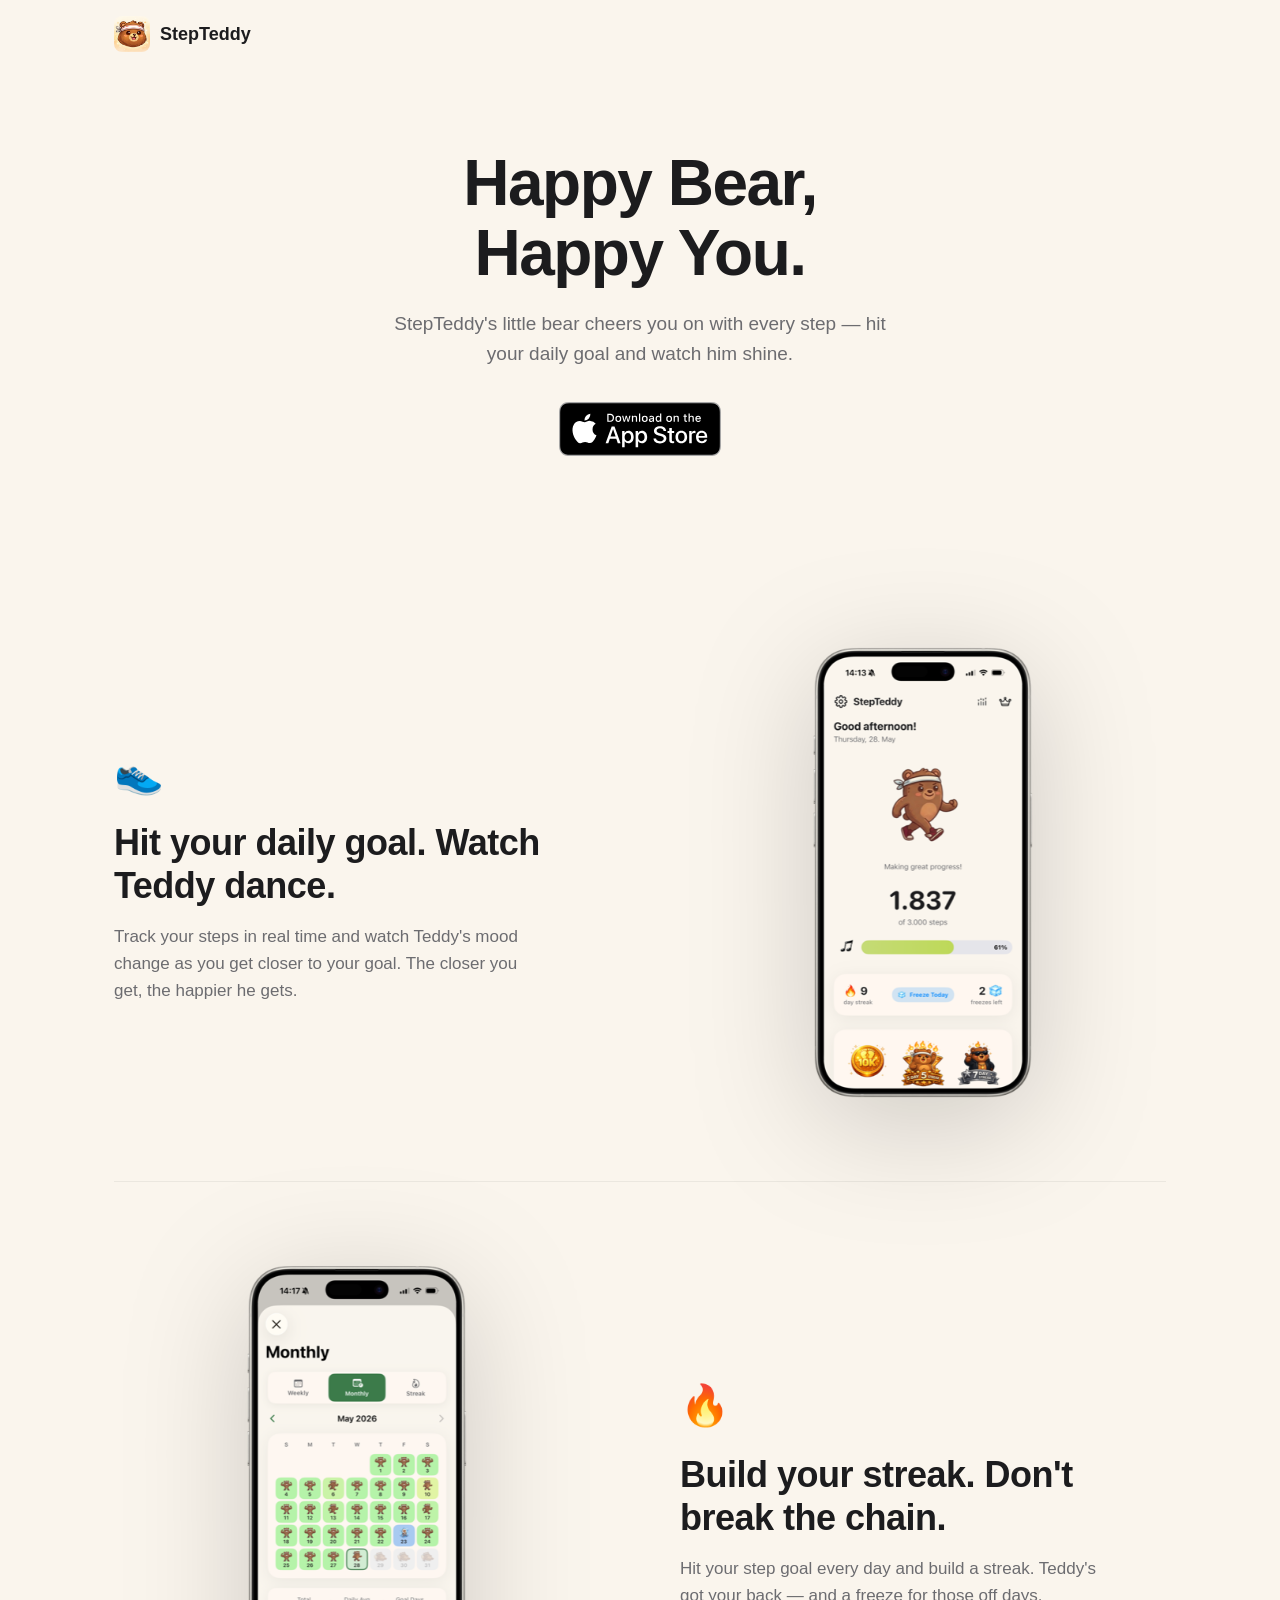
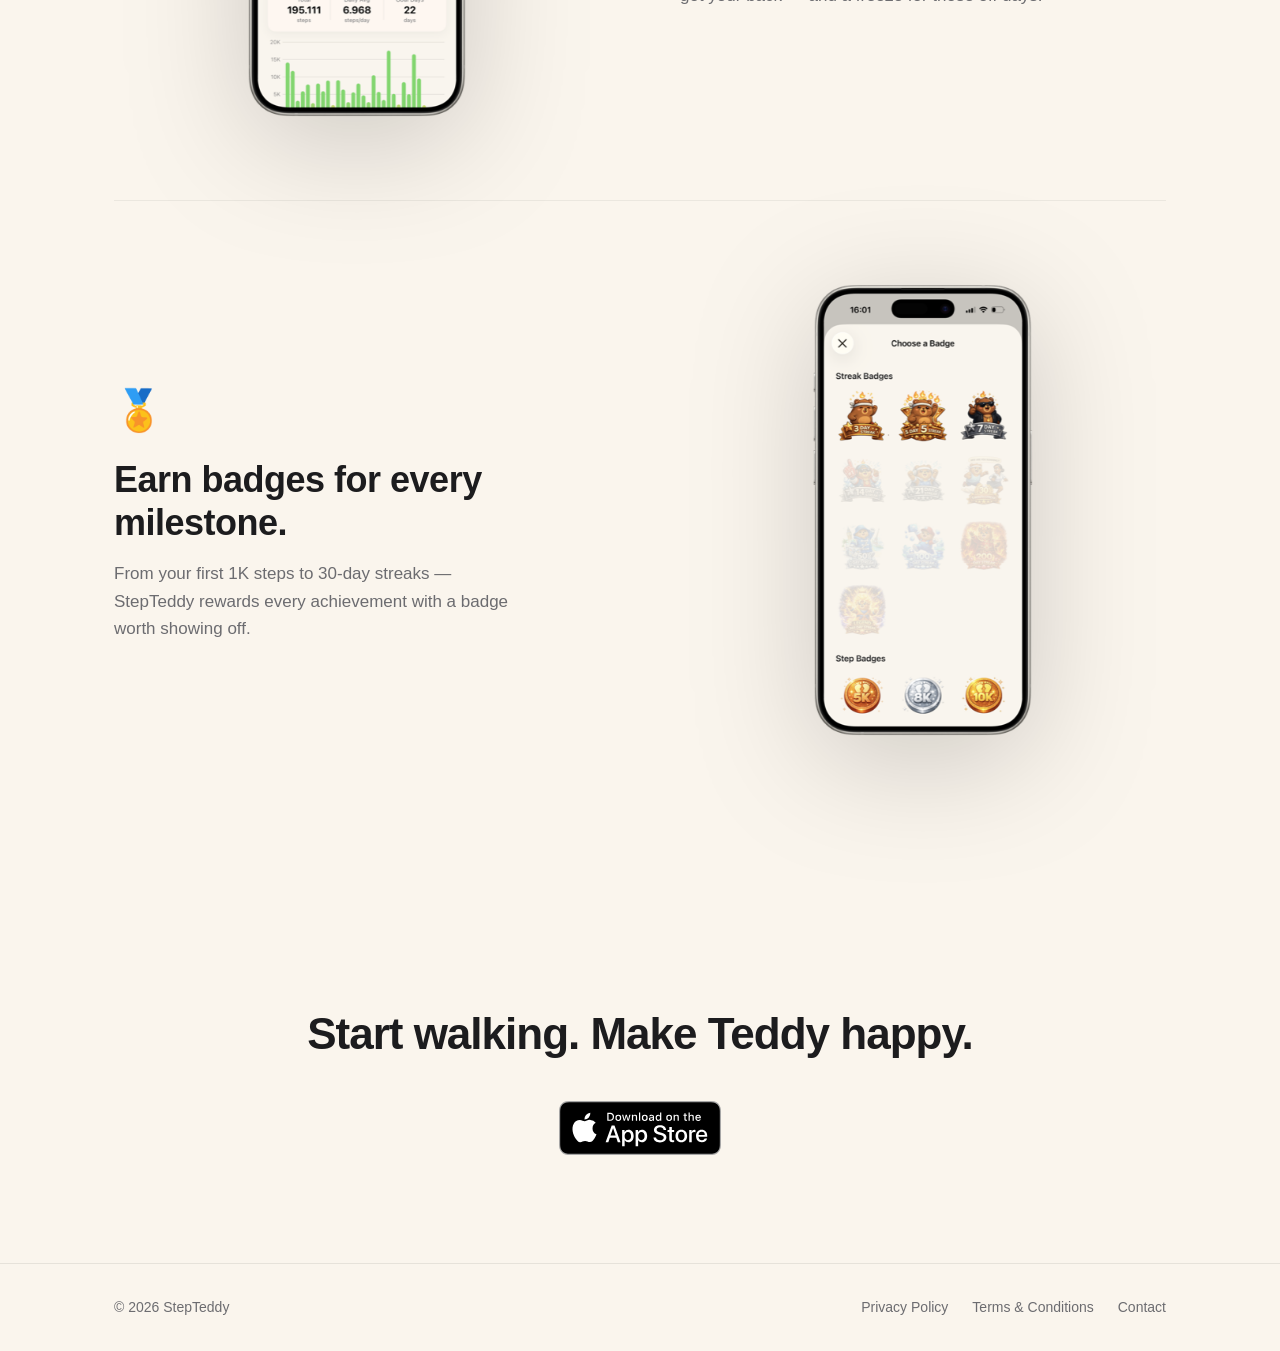
==== commit 5628ce21: "feat: add Contact & Impressum page - New contact.html with legal notice (§5 TMG), contact email, and" ====
--- a/index.html
+++ b/index.html
@@ -94,6 +94,7 @@
       <nav class="footer__links">
         <a href="privacy.html">Privacy Policy</a>
         <a href="terms.html">Terms &amp; Conditions</a>
+        <a href="contact.html">Contact</a>
       </nav>
     </div>
   </footer>
